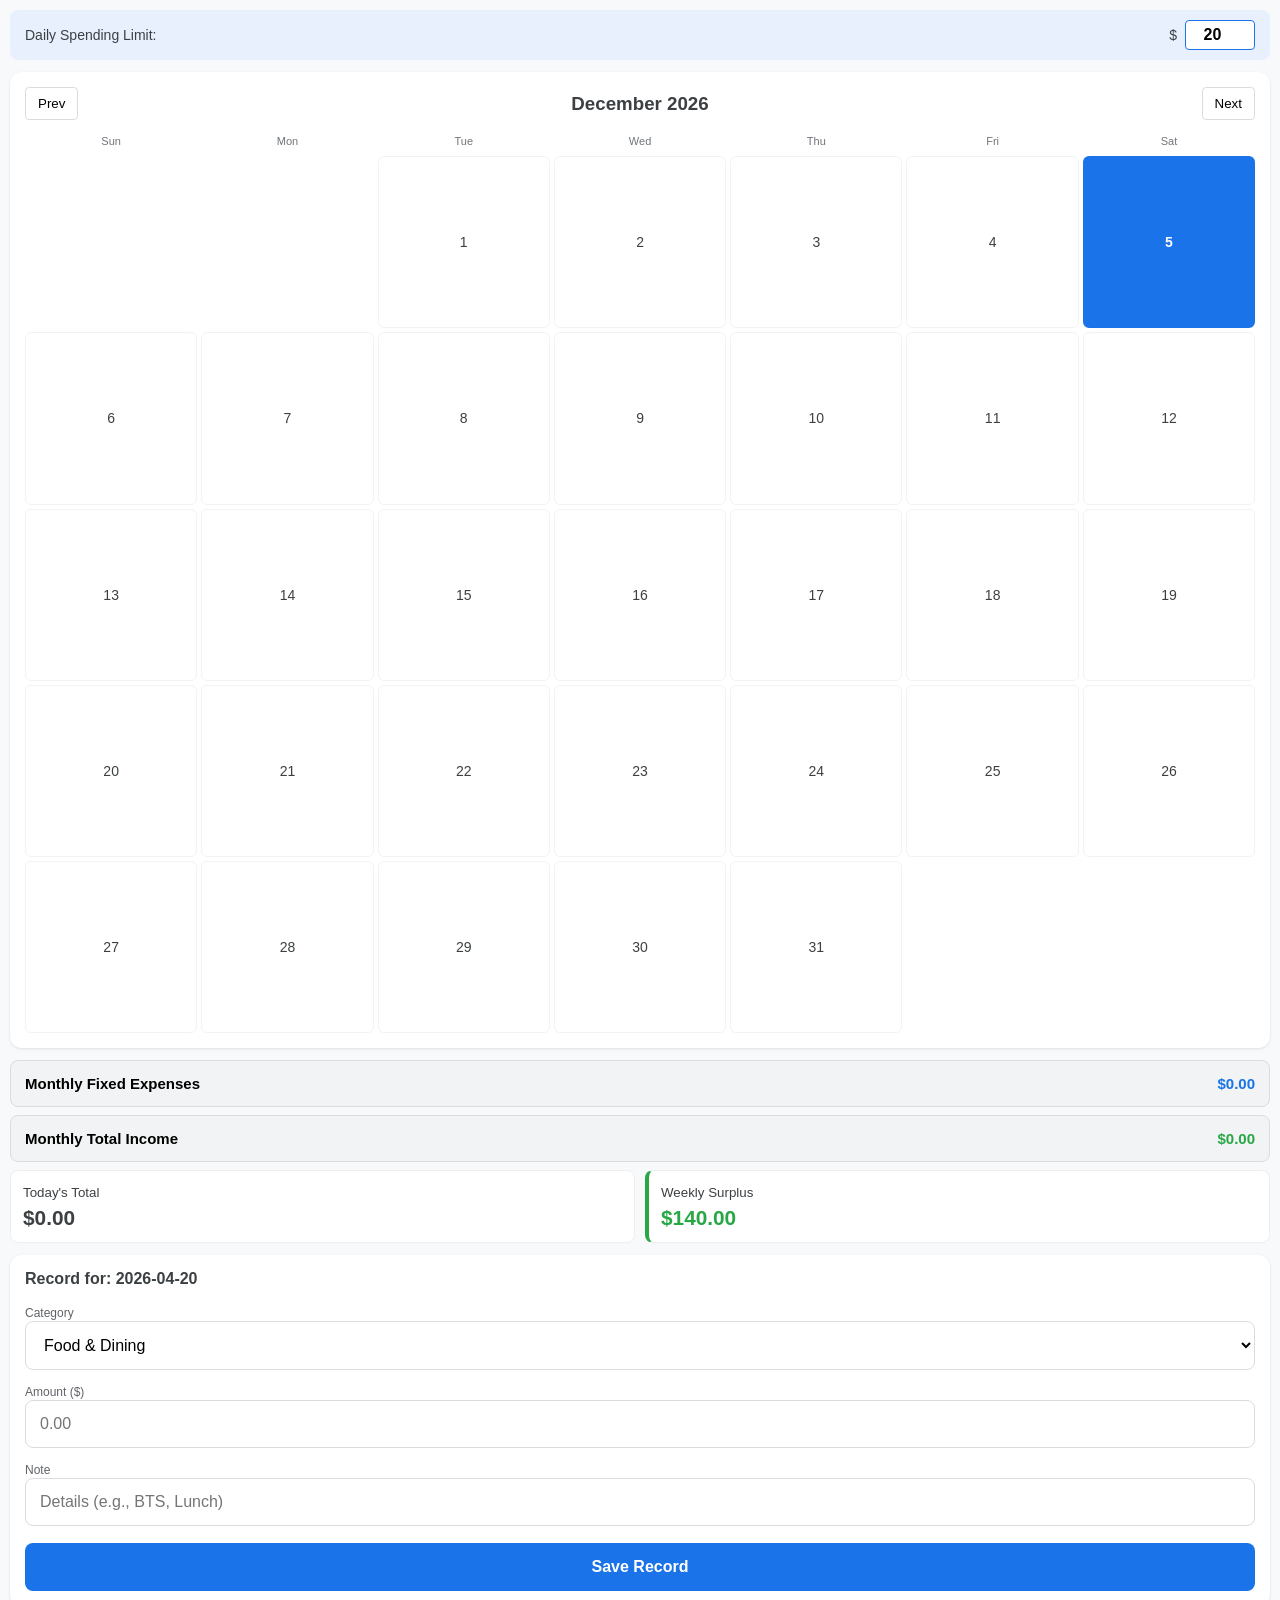
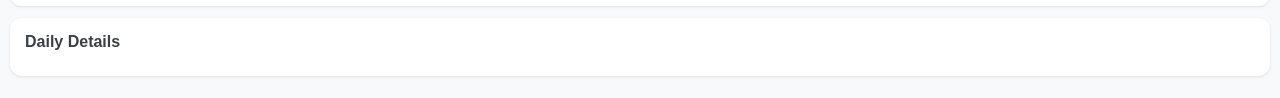
==== Monthly Expenses.html @ 404d7dfc "Add files via upload" ====
<!DOCTYPE html>
<html lang="en">
<head>
    <meta charset="UTF-8">
    <meta name="viewport" content="width=device-width, initial-scale=1.0">
    <title>Budget Tracker V7</title>
    <style>
        :root { --primary: #1a73e8; --success: #28a745; --danger: #d93025; --bg: #f8f9fa; }
        body { font-family: -apple-system, sans-serif; background: var(--bg); margin: 0; padding: 10px; color: #3c4043; }
        .card { background: white; border-radius: 12px; padding: 15px; margin-bottom: 12px; box-shadow: 0 1px 3px rgba(0,0,0,0.1); }
        
        /* Navigation */
        .header-row { display: flex; justify-content: space-between; align-items: center; margin-bottom: 10px; }
        .nav-btn { background: #fff; border: 1px solid #dadce0; border-radius: 4px; padding: 8px 12px; cursor: pointer; }
        .action-btn { background: #f1f3f4; border: 1px solid #dadce0; padding: 14px; border-radius: 8px; width: 100%; margin-bottom: 8px; font-weight: bold; cursor: pointer; font-size: 15px; text-align: left; display: flex; justify-content: space-between; }
        .action-btn span.amt { color: var(--primary); }

        /* Limit Setting - Fixed spacing */
        .limit-setting { display: flex; align-items: center; justify-content: space-between; background: #e8f0fe; padding: 10px 15px; border-radius: 8px; margin-bottom: 12px; font-size: 14px; }
        .limit-setting div { display: flex; align-items: center; gap: 8px; } /* Added gap for $ and input */
        .limit-setting input { width: 70px; padding: 5px; text-align: center; border: 1px solid #1a73e8; border-radius: 4px; font-weight: bold; }

        /* Calendar */
        .calendar-grid { display: grid; grid-template-columns: repeat(7, 1fr); gap: 4px; }
        .day-header { font-size: 11px; text-align: center; color: #70757a; padding: 5px 0; }
        .day { aspect-ratio: 1; border-radius: 6px; border: 1px solid #f1f3f4; display: flex; flex-direction: column; align-items: center; justify-content: center; font-size: 14px; cursor: pointer; }
        .day.green { background: #e6f4ea; }
        .day.red { background: #fce8e6; }
        .day.today { border: 2px solid var(--primary) !important; font-weight: bold; }
        .day.selected { background: var(--primary) !important; color: white !important; }
        .day-amt { font-size: 9px; opacity: 0.8; }

        /* Summary Area */
        .summary-grid { display: grid; grid-template-columns: 1fr 1fr; gap: 10px; margin-bottom: 12px; }
        .summary-item { padding: 12px; border-radius: 8px; background: #fff; border: 1px solid #eee; }
        .val { font-size: 1.3em; font-weight: bold; display: block; margin-top: 5px; }

        /* Input Stack */
        .input-stack { display: flex; flex-direction: column; gap: 12px; }
        label { font-size: 12px; color: #5f6368; margin-bottom: -8px; }
        input, select { width: 100%; padding: 14px; border: 1px solid #dadce0; border-radius: 8px; box-sizing: border-box; font-size: 16px; background: #fff; }
        .save-btn { width: 100%; padding: 15px; background: var(--primary); color: white; border: none; border-radius: 8px; font-weight: bold; font-size: 16px; margin-top: 5px; }

        /* Lists */
        .group-title { background: #f8f9fa; padding: 8px 12px; font-size: 13px; font-weight: bold; margin-top: 12px; border-radius: 6px; color: #1a73e8; border-left: 4px solid var(--primary); }
        .list-item { display: flex; justify-content: space-between; padding: 12px 10px; border-bottom: 1px solid #f1f3f4; font-size: 15px; }

        /* Modal */
        #modal { display: none; position: fixed; top: 0; left: 0; width: 100%; height: 100%; background: rgba(0,0,0,0.6); z-index: 100; }
        .modal-content { background: white; margin: 15% auto; width: 88%; padding: 20px; border-radius: 15px; max-height: 70%; overflow-y: auto; }
    </style>
</head>
<body>

<div class="limit-setting">
    <span>Daily Spending Limit:</span>
    <div>$ <input type="number" id="dailyLimitInput" value="20" onchange="updateLimit()"></div>
</div>

<div class="card">
    <div class="header-row">
        <button class="nav-btn" onclick="changeMonth(-1)">Prev</button>
        <h3 id="monthTitle" style="margin:0">April 2026</h3>
        <button class="nav-btn" onclick="changeMonth(1)">Next</button>
    </div>
    <div class="calendar-grid" id="calendar"></div>
</div>

<button class="action-btn" onclick="showModal('fixed')">
    <span>Monthly Fixed Expenses</span>
    <span class="amt" id="fixedTotalBtn">$0.00</span>
</button>
<button class="action-btn" onclick="showModal('income')">
    <span>Monthly Total Income</span>
    <span class="amt" id="incomeTotalBtn" style="color:var(--success)">$0.00</span>
</button>

<div class="summary-grid">
    <div class="summary-item">
        <small>Today's Total</small>
        <span id="dayTotal" class="val">$0.00</span>
    </div>
    <div class="summary-item" style="border-left: 4px solid var(--success);">
        <small>Weekly Surplus</small>
        <span id="weekSurplus" class="val">$0.00</span>
    </div>
</div>

<div class="card">
    <h4 id="inputTitle" style="margin:0 0 15px 0;">Record for: 2026-04-20</h4>
    <div class="input-stack">
        <div>
            <label>Category</label>
            <select id="cat">
                <option value="food">Food & Dining</option>
                <option value="transport">Transport (MRT/Grab/Bolt)</option>
                <option value="grocery">Grocery (Spread 7 days)</option>
                <option value="fixed">Fixed Expense (Rent/Bills)</option>
                <option value="income">Income (Salary/Gig)</option>
                <option value="other">Other</option>
            </select>
        </div>
        <div>
            <label>Amount ($)</label>
            <input type="number" id="amt" placeholder="0.00">
        </div>
        <div>
            <label>Note</label>
            <input type="text" id="desc" placeholder="Details (e.g., BTS, Lunch)">
        </div>
        <button class="save-btn" onclick="addEntry()">Save Record</button>
    </div>
</div>

<div class="card">
    <h4 style="margin:0 0 10px 0;">Daily Details</h4>
    <div id="dayList"></div>
</div>

<div id="modal" onclick="closeModal()">
    <div class="modal-content" onclick="event.stopPropagation()">
        <h3 id="modalTitle" style="margin-top:0">Details</h3>
        <div id="modalList"></div>
        <button onclick="closeModal()" style="margin-top:20px; width:100%; padding:15px; background:#f1f3f4; border:none; border-radius:8px; font-weight:bold;">Close</button>
    </div>
</div>

<script>
    let db = JSON.parse(localStorage.getItem('budget_v7')) || { entries: [], dailyLimit: 20 };
    let viewDate = new Date();
    let selectedDate = new Date().toISOString().split('T')[0];

    const monthNames = ["January", "February", "March", "April", "May", "June", "July", "August", "September", "October", "November", "December"];
    const categories = { food: 'Food', transport: 'Transport', grocery: 'Grocery (Spread)', other: 'Other', fixed: 'Fixed Expense', income: 'Income' };

    function init() {
        document.getElementById('dailyLimitInput').value = db.dailyLimit || 20;
        renderCalendar();
        updateDisplay();
        updateMonthTotals();
    }

    function renderCalendar() {
        const cal = document.getElementById('calendar'); cal.innerHTML = '';
        ['Sun','Mon','Tue','Wed','Thu','Fri','Sat'].forEach(l => cal.innerHTML += `<div class="day-header">${l}</div>`);
        const y = viewDate.getFullYear(), m = viewDate.getMonth();
        document.getElementById('monthTitle').innerText = `${monthNames[m]} ${y}`;
        const firstDay = new Date(y, m, 1).getDay();
        const lastDate = new Date(y, m + 1, 0).getDate();
        const todayStr = new Date().toISOString().split('T')[0];

        for(let i=0; i<firstDay; i++) cal.innerHTML += `<div></div>`;
        for(let d=1; d<=lastDate; d++) {
            const dateStr = `${y}-${String(m+1).padStart(2,'0')}-${String(d).padStart(2,'0')}`;
            const spent = getDaySpent(dateStr);
            const limit = db.dailyLimit || 20;
            const status = spent > limit ? 'red' : (spent > 0 ? 'green' : '');
            cal.innerHTML += `<div class="day ${status} ${dateStr===selectedDate?'selected':''} ${dateStr===todayStr?'today':''}" onclick="selectDate('${dateStr}')">${d}<span class="day-amt">${spent>0?'$'+spent.toFixed(0):''}</span></div>`;
        }
    }

    function selectDate(d) { selectedDate = d; document.getElementById('inputTitle').innerText = `Record for: ${d}`; renderCalendar(); updateDisplay(); }

    function addEntry() {
        const amt = parseFloat(document.getElementById('amt').value);
        const cat = document.getElementById('cat').value;
        const desc = document.getElementById('desc').value || categories[cat];
        if(!amt) return;
        db.entries.push({ date: selectedDate, cat, amt, desc });
        localStorage.setItem('budget_v7', JSON.stringify(db));
        document.getElementById('amt').value = ''; document.getElementById('desc').value = '';
        renderCalendar(); updateDisplay(); updateMonthTotals();
    }

    function updateLimit() {
        db.dailyLimit = parseFloat(document.getElementById('dailyLimitInput').value);
        localStorage.setItem('budget_v7', JSON.stringify(db));
        renderCalendar(); updateDisplay();
    }

    function getDaySpent(dateStr) {
        let total = 0;
        db.entries.forEach(e => {
            if(e.date === dateStr && (e.cat === 'food' || e.cat === 'transport' || e.cat === 'other')) total += e.amt;
            if(e.cat === 'grocery') {
                const diff = (new Date(dateStr) - new Date(e.date)) / 86400000;
                if(diff >= 0 && diff < 7) total += (e.amt / 7);
            }
        });
        return total;
    }

    function updateDisplay() {
        const list = document.getElementById('dayList'); list.innerHTML = '';
        const groups = { food: [], transport: [], grocery: [], other: [], fixed: [], income: [] };
        const totals = { food: 0, transport: 0, other: 0, grocery: 0, fixed: 0, income: 0 };
        
        db.entries.filter(e => e.date === selectedDate).forEach(e => {
            if(groups[e.cat]) groups[e.cat].push(e);
            totals[e.cat] += e.amt;
        });

        for (let key in categories) {
            if (groups[key].length > 0) {
                const sumLabel = totals[key] > 0 ? ` (Subtotal: $${totals[key].toFixed(2)})` : "";
                list.innerHTML += `<div class="group-title">${categories[key]}${sumLabel}</div>`;
                groups[key].forEach(e => {
                    list.innerHTML += `<div class="list-item"><span>${e.desc}</span><strong>$${e.amt.toFixed(2)}</strong></div>`;
                });
            }
        }
        document.getElementById('dayTotal').innerText = `$${getDaySpent(selectedDate).toFixed(2)}`;

        const curr = new Date(selectedDate);
        const day = curr.getDay() || 7;
        const mon = new Date(curr.setDate(curr.getDate() - day + 1));
        let weekSpent = 0;
        for(let i=0; i<7; i++) {
            weekSpent += getDaySpent(new Date(mon).toISOString().split('T')[0]);
            mon.setDate(mon.getDate() + 1);
        }
        const surplus = (db.dailyLimit * 7) - weekSpent;
        const sEl = document.getElementById('weekSurplus');
        sEl.innerText = `$${surplus.toFixed(2)}`;
        sEl.style.color = surplus < 0 ? 'var(--danger)' : 'var(--success)';
    }

    function updateMonthTotals() {
        const y = viewDate.getFullYear(), m = viewDate.getMonth() + 1;
        const prefix = `${y}-${String(m).padStart(2,'0')}`;
        let fTotal = 0, iTotal = 0;
        db.entries.forEach(e => {
            if(e.date.startsWith(prefix)) {
                if(e.cat === 'fixed') fTotal += e.amt;
                if(e.cat === 'income') iTotal += e.amt;
            }
        });
        document.getElementById('fixedTotalBtn').innerText = `$${fTotal.toFixed(2)}`;
        document.getElementById('incomeTotalBtn').innerText = `$${iTotal.toFixed(2)}`;
    }

    function showModal(type) {
        const list = document.getElementById('modalList'); list.innerHTML = '';
        const y = viewDate.getFullYear(), m = viewDate.getMonth() + 1;
        document.getElementById('modalTitle').innerText = type === 'fixed' ? 'Monthly Fixed Expenses' : 'Monthly Income Details';
        
        let total = 0;
        db.entries.filter(e => e.cat === type && e.date.startsWith(`${y}-${String(m).padStart(2,'0')}`)).forEach(e => {
            total += e.amt;
            list.innerHTML += `<div class="list-item"><span>Day ${e.date.split('-')[2]}: ${e.desc}</span><strong>$${e.amt.toFixed(2)}</strong></div>`;
        });
        list.innerHTML += `<div class="group-title" style="text-align:right; border:none; background:none; color:#333;">Total: $${total.toFixed(2)}</div>`;
        document.getElementById('modal').style.display = 'block';
    }

    function closeModal() { document.getElementById('modal').style.display = 'none'; }
    function changeMonth(s) { viewDate.setMonth(viewDate.getMonth() + s); renderCalendar(); updateDisplay(); updateMonthTotals(); }
    
    init();
</script>
</body>
</html>
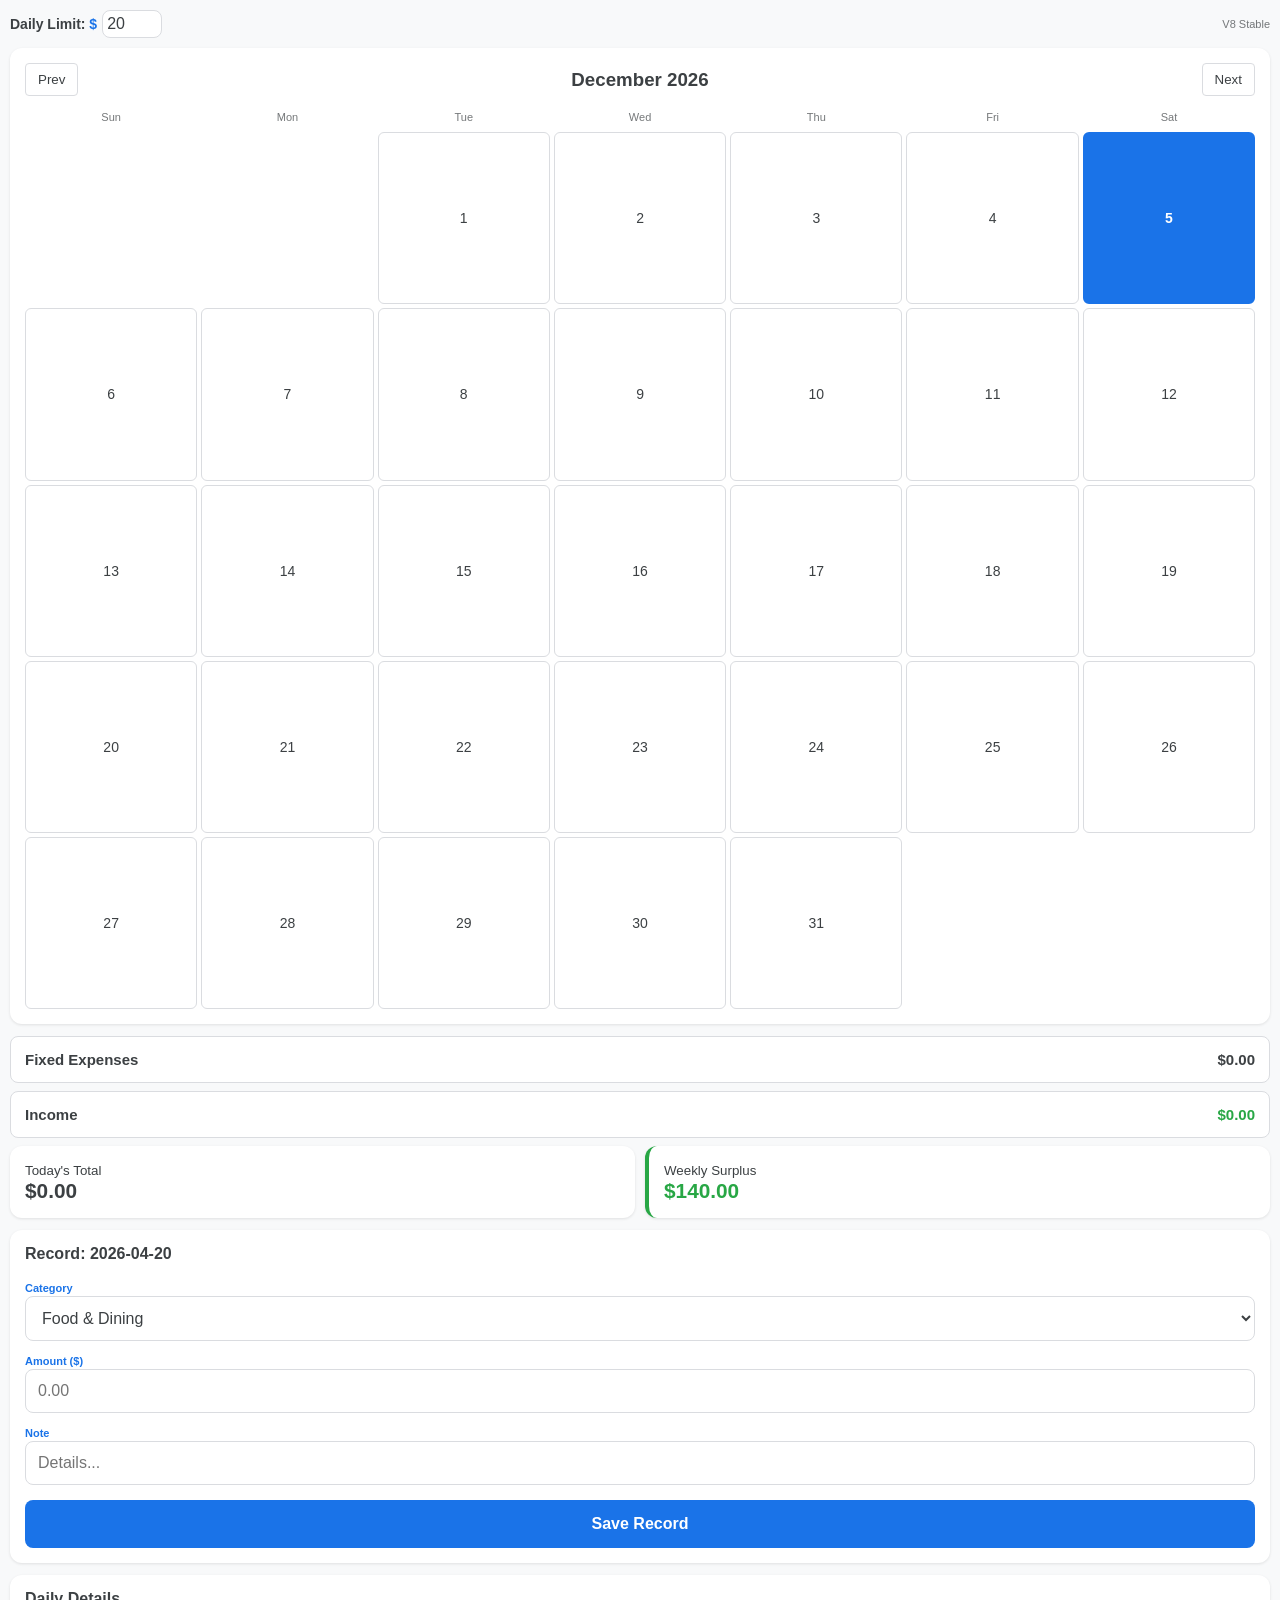
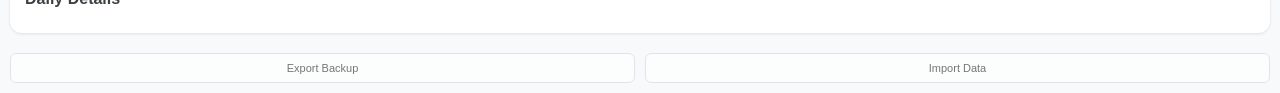
==== commit 7fe862f8: "Update Monthly Expenses.html" ====
--- a/Monthly Expenses.html
+++ b/Monthly Expenses.html
@@ -3,58 +3,58 @@
 <head>
     <meta charset="UTF-8">
     <meta name="viewport" content="width=device-width, initial-scale=1.0">
-    <title>Budget Tracker V7</title>
+    <title>Smart Budget Pro V8</title>
     <style>
-        :root { --primary: #1a73e8; --success: #28a745; --danger: #d93025; --bg: #f8f9fa; }
-        body { font-family: -apple-system, sans-serif; background: var(--bg); margin: 0; padding: 10px; color: #3c4043; }
-        .card { background: white; border-radius: 12px; padding: 15px; margin-bottom: 12px; box-shadow: 0 1px 3px rgba(0,0,0,0.1); }
+        :root { 
+            --primary: #1a73e8; --success: #28a745; --danger: #d93025; --bg: #f8f9fa; 
+            --card-bg: #ffffff; --text: #3c4043; --border: #dadce0;
+        }
+        @media (prefers-color-scheme: dark) {
+            :root { --bg: #202124; --card-bg: #2d2e30; --text: #e8eaed; --border: #3c4043; }
+        }
+        body { font-family: -apple-system, sans-serif; background: var(--bg); margin: 0; padding: 10px; color: var(--text); transition: 0.3s; }
+        .card { background: var(--card-bg); border-radius: 12px; padding: 15px; margin-bottom: 12px; box-shadow: 0 1px 3px rgba(0,0,0,0.1); }
         
-        /* Navigation */
+        /* Layout & Nav */
         .header-row { display: flex; justify-content: space-between; align-items: center; margin-bottom: 10px; }
-        .nav-btn { background: #fff; border: 1px solid #dadce0; border-radius: 4px; padding: 8px 12px; cursor: pointer; }
-        .action-btn { background: #f1f3f4; border: 1px solid #dadce0; padding: 14px; border-radius: 8px; width: 100%; margin-bottom: 8px; font-weight: bold; cursor: pointer; font-size: 15px; text-align: left; display: flex; justify-content: space-between; }
-        .action-btn span.amt { color: var(--primary); }
-
-        /* Limit Setting - Fixed spacing */
-        .limit-setting { display: flex; align-items: center; justify-content: space-between; background: #e8f0fe; padding: 10px 15px; border-radius: 8px; margin-bottom: 12px; font-size: 14px; }
-        .limit-setting div { display: flex; align-items: center; gap: 8px; } /* Added gap for $ and input */
-        .limit-setting input { width: 70px; padding: 5px; text-align: center; border: 1px solid #1a73e8; border-radius: 4px; font-weight: bold; }
+        .nav-btn { background: var(--card-bg); border: 1px solid var(--border); border-radius: 4px; padding: 8px 12px; cursor: pointer; color: var(--text); }
+        .action-btn { background: var(--card-bg); border: 1px solid var(--border); padding: 14px; border-radius: 8px; width: 100%; margin-bottom: 8px; font-weight: bold; cursor: pointer; font-size: 15px; display: flex; justify-content: space-between; color: var(--text); }
 
         /* Calendar */
         .calendar-grid { display: grid; grid-template-columns: repeat(7, 1fr); gap: 4px; }
-        .day-header { font-size: 11px; text-align: center; color: #70757a; padding: 5px 0; }
-        .day { aspect-ratio: 1; border-radius: 6px; border: 1px solid #f1f3f4; display: flex; flex-direction: column; align-items: center; justify-content: center; font-size: 14px; cursor: pointer; }
-        .day.green { background: #e6f4ea; }
-        .day.red { background: #fce8e6; }
+        .day-header { font-size: 11px; text-align: center; opacity: 0.7; padding: 5px 0; }
+        .day { aspect-ratio: 1; border-radius: 6px; border: 1px solid var(--border); display: flex; flex-direction: column; align-items: center; justify-content: center; font-size: 14px; cursor: pointer; position: relative; }
+        .day.green { background: rgba(40, 167, 69, 0.15); }
+        .day.red { background: rgba(217, 48, 37, 0.15); }
         .day.today { border: 2px solid var(--primary) !important; font-weight: bold; }
         .day.selected { background: var(--primary) !important; color: white !important; }
-        .day-amt { font-size: 9px; opacity: 0.8; }
-
-        /* Summary Area */
-        .summary-grid { display: grid; grid-template-columns: 1fr 1fr; gap: 10px; margin-bottom: 12px; }
-        .summary-item { padding: 12px; border-radius: 8px; background: #fff; border: 1px solid #eee; }
-        .val { font-size: 1.3em; font-weight: bold; display: block; margin-top: 5px; }
-
-        /* Input Stack */
-        .input-stack { display: flex; flex-direction: column; gap: 12px; }
-        label { font-size: 12px; color: #5f6368; margin-bottom: -8px; }
-        input, select { width: 100%; padding: 14px; border: 1px solid #dadce0; border-radius: 8px; box-sizing: border-box; font-size: 16px; background: #fff; }
+        .day-amt { font-size: 9px; opacity: 0.9; }
+        .spread-indicator { width: 60%; height: 2px; background: var(--primary); position: absolute; bottom: 3px; border-radius: 2px; opacity: 0.5; }
+
+        /* Input */
+        .input-stack { display: flex; flex-direction: column; gap: 10px; }
+        label { font-size: 11px; color: var(--primary); font-weight: bold; }
+        input, select { width: 100%; padding: 12px; border: 1px solid var(--border); border-radius: 8px; box-sizing: border-box; font-size: 16px; background: var(--card-bg); color: var(--text); }
         .save-btn { width: 100%; padding: 15px; background: var(--primary); color: white; border: none; border-radius: 8px; font-weight: bold; font-size: 16px; margin-top: 5px; }
 
-        /* Lists */
-        .group-title { background: #f8f9fa; padding: 8px 12px; font-size: 13px; font-weight: bold; margin-top: 12px; border-radius: 6px; color: #1a73e8; border-left: 4px solid var(--primary); }
-        .list-item { display: flex; justify-content: space-between; padding: 12px 10px; border-bottom: 1px solid #f1f3f4; font-size: 15px; }
-
-        /* Modal */
+        /* List & Delete */
+        .group-title { background: rgba(26, 115, 232, 0.1); padding: 8px 12px; font-size: 13px; font-weight: bold; margin-top: 12px; border-radius: 6px; color: var(--primary); }
+        .list-item { display: flex; justify-content: space-between; align-items: center; padding: 12px 10px; border-bottom: 1px solid var(--border); font-size: 15px; }
+        .del-btn { color: var(--danger); border: none; background: none; font-size: 18px; padding: 0 5px; cursor: pointer; margin-left: 10px; }
+
+        /* Footer Buttons */
+        .footer-tools { display: flex; gap: 10px; margin-top: 20px; opacity: 0.7; }
+        .tool-btn { flex: 1; font-size: 11px; padding: 8px; border: 1px solid var(--border); border-radius: 6px; background: var(--card-bg); color: var(--text); }
+        
         #modal { display: none; position: fixed; top: 0; left: 0; width: 100%; height: 100%; background: rgba(0,0,0,0.6); z-index: 100; }
-        .modal-content { background: white; margin: 15% auto; width: 88%; padding: 20px; border-radius: 15px; max-height: 70%; overflow-y: auto; }
+        .modal-content { background: var(--card-bg); margin: 15% auto; width: 85%; padding: 20px; border-radius: 15px; max-height: 70%; overflow-y: auto; }
     </style>
 </head>
 <body>
 
-<div class="limit-setting">
-    <span>Daily Spending Limit:</span>
-    <div>$ <input type="number" id="dailyLimitInput" value="20" onchange="updateLimit()"></div>
+<div class="header-row">
+    <div style="font-size: 14px; font-weight: bold;">Daily Limit: <span style="color: var(--primary);">$</span><input type="number" id="dailyLimitInput" inputmode="decimal" style="width:60px; padding:4px; margin-left:5px;" onchange="updateLimit()"></div>
+    <div id="statusInfo" style="font-size: 11px; opacity: 0.7;">V8 Stable</div>
 </div>
 
 <div class="card">
@@ -67,46 +67,46 @@
 </div>
 
 <button class="action-btn" onclick="showModal('fixed')">
-    <span>Monthly Fixed Expenses</span>
+    <span>Fixed Expenses</span>
     <span class="amt" id="fixedTotalBtn">$0.00</span>
 </button>
 <button class="action-btn" onclick="showModal('income')">
-    <span>Monthly Total Income</span>
+    <span>Income</span>
     <span class="amt" id="incomeTotalBtn" style="color:var(--success)">$0.00</span>
 </button>
 
-<div class="summary-grid">
-    <div class="summary-item">
+<div class="summary-grid" style="display: grid; grid-template-columns: 1fr 1fr; gap: 10px; margin-bottom: 12px;">
+    <div class="summary-item card" style="margin-bottom:0;">
         <small>Today's Total</small>
-        <span id="dayTotal" class="val">$0.00</span>
-    </div>
-    <div class="summary-item" style="border-left: 4px solid var(--success);">
+        <span id="dayTotal" class="val" style="font-size: 1.3em; font-weight: bold; display: block; color: var(--text);">$0.00</span>
+    </div>
+    <div class="summary-item card" style="margin-bottom:0; border-left: 4px solid var(--success);">
         <small>Weekly Surplus</small>
-        <span id="weekSurplus" class="val">$0.00</span>
-    </div>
-</div>
-
-<div class="card">
-    <h4 id="inputTitle" style="margin:0 0 15px 0;">Record for: 2026-04-20</h4>
+        <span id="weekSurplus" class="val" style="font-size: 1.3em; font-weight: bold; display: block; color: var(--success);">$0.00</span>
+    </div>
+</div>
+
+<div class="card" id="inputArea">
+    <h4 id="inputTitle" style="margin:0 0 15px 0;">Record: 2026-04-20</h4>
     <div class="input-stack">
         <div>
             <label>Category</label>
             <select id="cat">
                 <option value="food">Food & Dining</option>
-                <option value="transport">Transport (MRT/Grab/Bolt)</option>
-                <option value="grocery">Grocery (Spread 7 days)</option>
-                <option value="fixed">Fixed Expense (Rent/Bills)</option>
-                <option value="income">Income (Salary/Gig)</option>
+                <option value="transport">Transport</option>
+                <option value="grocery">Grocery (Spread 7 Days)</option>
+                <option value="fixed">Fixed Expense</option>
+                <option value="income">Income</option>
                 <option value="other">Other</option>
             </select>
         </div>
         <div>
             <label>Amount ($)</label>
-            <input type="number" id="amt" placeholder="0.00">
+            <input type="number" id="amt" inputmode="decimal" placeholder="0.00">
         </div>
         <div>
             <label>Note</label>
-            <input type="text" id="desc" placeholder="Details (e.g., BTS, Lunch)">
+            <input type="text" id="desc" placeholder="Details...">
         </div>
         <button class="save-btn" onclick="addEntry()">Save Record</button>
     </div>
@@ -117,21 +117,24 @@
     <div id="dayList"></div>
 </div>
 
+<div class="footer-tools">
+    <button class="tool-btn" onclick="exportData()">Export Backup</button>
+    <button class="tool-btn" onclick="document.getElementById('importFile').click()">Import Data</button>
+    <input type="file" id="importFile" style="display:none" onchange="importData(event)">
+</div>
+
 <div id="modal" onclick="closeModal()">
     <div class="modal-content" onclick="event.stopPropagation()">
-        <h3 id="modalTitle" style="margin-top:0">Details</h3>
+        <h3 id="modalTitle">Details</h3>
         <div id="modalList"></div>
-        <button onclick="closeModal()" style="margin-top:20px; width:100%; padding:15px; background:#f1f3f4; border:none; border-radius:8px; font-weight:bold;">Close</button>
+        <button onclick="closeModal()" style="margin-top:20px; width:100%; padding:15px; border:none; border-radius:8px; font-weight:bold;">Close</button>
     </div>
 </div>
 
 <script>
-    let db = JSON.parse(localStorage.getItem('budget_v7')) || { entries: [], dailyLimit: 20 };
+    let db = JSON.parse(localStorage.getItem('budget_v8')) || { entries: [], dailyLimit: 20 };
     let viewDate = new Date();
     let selectedDate = new Date().toISOString().split('T')[0];
-
-    const monthNames = ["January", "February", "March", "April", "May", "June", "July", "August", "September", "October", "November", "December"];
-    const categories = { food: 'Food', transport: 'Transport', grocery: 'Grocery (Spread)', other: 'Other', fixed: 'Fixed Expense', income: 'Income' };
 
     function init() {
         document.getElementById('dailyLimitInput').value = db.dailyLimit || 20;
@@ -140,11 +143,36 @@
         updateMonthTotals();
     }
 
+    function getDaySpent(dateStr) {
+        let total = 0;
+        const targetDate = new Date(dateStr);
+        db.entries.forEach(e => {
+            if (e.date === dateStr && ['food', 'transport', 'other'].includes(e.cat)) total += e.amt;
+            if (e.cat === 'grocery') {
+                const purchaseDate = new Date(e.date);
+                const diffTime = targetDate - purchaseDate;
+                const diffDays = Math.ceil(diffTime / (1000 * 60 * 60 * 24));
+                if (diffDays >= 0 && diffDays < 7) total += (e.amt / 7);
+            }
+        });
+        return total;
+    }
+
+    function hasSpread(dateStr) {
+        const targetDate = new Date(dateStr);
+        return db.entries.some(e => {
+            if (e.cat !== 'grocery') return false;
+            const diffDays = Math.ceil((targetDate - new Date(e.date)) / (1000 * 60 * 60 * 24));
+            return diffDays > 0 && diffDays < 7;
+        });
+    }
+
     function renderCalendar() {
         const cal = document.getElementById('calendar'); cal.innerHTML = '';
         ['Sun','Mon','Tue','Wed','Thu','Fri','Sat'].forEach(l => cal.innerHTML += `<div class="day-header">${l}</div>`);
         const y = viewDate.getFullYear(), m = viewDate.getMonth();
-        document.getElementById('monthTitle').innerText = `${monthNames[m]} ${y}`;
+        document.getElementById('monthTitle').innerText = `${new Intl.DateTimeFormat('en-US', {month:'long'}).format(viewDate)} ${y}`;
+        
         const firstDay = new Date(y, m, 1).getDay();
         const lastDate = new Date(y, m + 1, 0).getDate();
         const todayStr = new Date().toISOString().split('T')[0];
@@ -153,81 +181,82 @@
         for(let d=1; d<=lastDate; d++) {
             const dateStr = `${y}-${String(m+1).padStart(2,'0')}-${String(d).padStart(2,'0')}`;
             const spent = getDaySpent(dateStr);
-            const limit = db.dailyLimit || 20;
-            const status = spent > limit ? 'red' : (spent > 0 ? 'green' : '');
-            cal.innerHTML += `<div class="day ${status} ${dateStr===selectedDate?'selected':''} ${dateStr===todayStr?'today':''}" onclick="selectDate('${dateStr}')">${d}<span class="day-amt">${spent>0?'$'+spent.toFixed(0):''}</span></div>`;
-        }
-    }
-
-    function selectDate(d) { selectedDate = d; document.getElementById('inputTitle').innerText = `Record for: ${d}`; renderCalendar(); updateDisplay(); }
+            const status = spent > db.dailyLimit ? 'red' : (spent > 0 ? 'green' : '');
+            const isSpread = hasSpread(dateStr);
+            cal.innerHTML += `
+                <div class="day ${status} ${dateStr===selectedDate?'selected':''} ${dateStr===todayStr?'today':''}" onclick="selectDate('${dateStr}')">
+                    ${d}<span class="day-amt">${spent>0?'$'+Math.round(spent):''}</span>
+                    ${isSpread ? '<div class="spread-indicator"></div>' : ''}
+                </div>`;
+        }
+    }
+
+    function selectDate(d) { 
+        selectedDate = d; 
+        document.getElementById('inputTitle').innerText = `Record: ${d}`; 
+        renderCalendar(); 
+        updateDisplay(); 
+    }
 
     function addEntry() {
         const amt = parseFloat(document.getElementById('amt').value);
-        const cat = document.getElementById('cat').value;
-        const desc = document.getElementById('desc').value || categories[cat];
-        if(!amt) return;
-        db.entries.push({ date: selectedDate, cat, amt, desc });
-        localStorage.setItem('budget_v7', JSON.stringify(db));
+        if(!amt || amt <= 0) return alert("Please enter a valid amount");
+        const entry = { id: Date.now(), date: selectedDate, cat: document.getElementById('cat').value, amt, desc: document.getElementById('desc').value || document.getElementById('cat').value };
+        db.entries.push(entry);
+        saveAndRefresh();
         document.getElementById('amt').value = ''; document.getElementById('desc').value = '';
+        document.getElementById('dayList').scrollIntoView({ behavior: 'smooth' });
+    }
+
+    function deleteEntry(id) {
+        db.entries = db.entries.filter(e => e.id !== id);
+        saveAndRefresh();
+    }
+
+    function saveAndRefresh() {
+        localStorage.setItem('budget_v8', JSON.stringify(db));
         renderCalendar(); updateDisplay(); updateMonthTotals();
-    }
-
-    function updateLimit() {
-        db.dailyLimit = parseFloat(document.getElementById('dailyLimitInput').value);
-        localStorage.setItem('budget_v7', JSON.stringify(db));
-        renderCalendar(); updateDisplay();
-    }
-
-    function getDaySpent(dateStr) {
-        let total = 0;
-        db.entries.forEach(e => {
-            if(e.date === dateStr && (e.cat === 'food' || e.cat === 'transport' || e.cat === 'other')) total += e.amt;
-            if(e.cat === 'grocery') {
-                const diff = (new Date(dateStr) - new Date(e.date)) / 86400000;
-                if(diff >= 0 && diff < 7) total += (e.amt / 7);
-            }
-        });
-        return total;
     }
 
     function updateDisplay() {
         const list = document.getElementById('dayList'); list.innerHTML = '';
         const groups = { food: [], transport: [], grocery: [], other: [], fixed: [], income: [] };
-        const totals = { food: 0, transport: 0, other: 0, grocery: 0, fixed: 0, income: 0 };
+        const cats = { food: 'Food', transport: 'Transport', grocery: 'Grocery', other: 'Other', fixed: 'Fixed', income: 'Income' };
         
-        db.entries.filter(e => e.date === selectedDate).forEach(e => {
-            if(groups[e.cat]) groups[e.cat].push(e);
-            totals[e.cat] += e.amt;
-        });
-
-        for (let key in categories) {
+        db.entries.filter(e => e.date === selectedDate).forEach(e => groups[e.cat].push(e));
+
+        for (let key in cats) {
             if (groups[key].length > 0) {
-                const sumLabel = totals[key] > 0 ? ` (Subtotal: $${totals[key].toFixed(2)})` : "";
-                list.innerHTML += `<div class="group-title">${categories[key]}${sumLabel}</div>`;
+                list.innerHTML += `<div class="group-title">${cats[key]}</div>`;
                 groups[key].forEach(e => {
-                    list.innerHTML += `<div class="list-item"><span>${e.desc}</span><strong>$${e.amt.toFixed(2)}</strong></div>`;
+                    list.innerHTML += `<div class="list-item">
+                        <span>${e.desc} <small style="opacity:0.6">($${e.amt})</small></span>
+                        <div><strong>$${e.amt.toFixed(2)}</strong><button class="del-btn" onclick="deleteEntry(${e.id})">×</button></div>
+                    </div>`;
                 });
             }
         }
         document.getElementById('dayTotal').innerText = `$${getDaySpent(selectedDate).toFixed(2)}`;
-
+        calculateWeeklySurplus();
+    }
+
+    function calculateWeeklySurplus() {
         const curr = new Date(selectedDate);
         const day = curr.getDay() || 7;
         const mon = new Date(curr.setDate(curr.getDate() - day + 1));
         let weekSpent = 0;
         for(let i=0; i<7; i++) {
-            weekSpent += getDaySpent(new Date(mon).toISOString().split('T')[0]);
+            weekSpent += getDaySpent(mon.toISOString().split('T')[0]);
             mon.setDate(mon.getDate() + 1);
         }
         const surplus = (db.dailyLimit * 7) - weekSpent;
-        const sEl = document.getElementById('weekSurplus');
-        sEl.innerText = `$${surplus.toFixed(2)}`;
-        sEl.style.color = surplus < 0 ? 'var(--danger)' : 'var(--success)';
+        const el = document.getElementById('weekSurplus');
+        el.innerText = `$${surplus.toFixed(2)}`;
+        el.style.color = surplus < 0 ? 'var(--danger)' : 'var(--success)';
     }
 
     function updateMonthTotals() {
-        const y = viewDate.getFullYear(), m = viewDate.getMonth() + 1;
-        const prefix = `${y}-${String(m).padStart(2,'0')}`;
+        const prefix = `${viewDate.getFullYear()}-${String(viewDate.getMonth()+1).padStart(2,'0')}`;
         let fTotal = 0, iTotal = 0;
         db.entries.forEach(e => {
             if(e.date.startsWith(prefix)) {
@@ -239,24 +268,41 @@
         document.getElementById('incomeTotalBtn').innerText = `$${iTotal.toFixed(2)}`;
     }
 
+    function exportData() {
+        const blob = new Blob([JSON.stringify(db)], {type: 'application/json'});
+        const a = document.createElement('a');
+        a.href = URL.createObjectURL(blob);
+        a.download = `budget_backup_${new Date().toISOString().split('T')[0]}.json`;
+        a.click();
+    }
+
+    function importData(event) {
+        const reader = new FileReader();
+        reader.onload = e => {
+            try {
+                db = JSON.parse(e.target.result);
+                saveAndRefresh();
+                alert("Import Successful!");
+            } catch { alert("Invalid File"); }
+        };
+        reader.readAsText(event.target.files[0]);
+    }
+
     function showModal(type) {
         const list = document.getElementById('modalList'); list.innerHTML = '';
-        const y = viewDate.getFullYear(), m = viewDate.getMonth() + 1;
-        document.getElementById('modalTitle').innerText = type === 'fixed' ? 'Monthly Fixed Expenses' : 'Monthly Income Details';
-        
-        let total = 0;
-        db.entries.filter(e => e.cat === type && e.date.startsWith(`${y}-${String(m).padStart(2,'0')}`)).forEach(e => {
-            total += e.amt;
-            list.innerHTML += `<div class="list-item"><span>Day ${e.date.split('-')[2]}: ${e.desc}</span><strong>$${e.amt.toFixed(2)}</strong></div>`;
+        const prefix = `${viewDate.getFullYear()}-${String(viewDate.getMonth()+1).padStart(2,'0')}`;
+        document.getElementById('modalTitle').innerText = type === 'fixed' ? 'Fixed Expenses' : 'Income Details';
+        db.entries.filter(e => e.cat === type && e.date.startsWith(prefix)).forEach(e => {
+            list.innerHTML += `<div class="list-item"><span>${e.date.split('-')[2]}: ${e.desc}</span><strong>$${e.amt.toFixed(2)}</strong></div>`;
         });
-        list.innerHTML += `<div class="group-title" style="text-align:right; border:none; background:none; color:#333;">Total: $${total.toFixed(2)}</div>`;
         document.getElementById('modal').style.display = 'block';
     }
 
     function closeModal() { document.getElementById('modal').style.display = 'none'; }
-    function changeMonth(s) { viewDate.setMonth(viewDate.getMonth() + s); renderCalendar(); updateDisplay(); updateMonthTotals(); }
+    function changeMonth(s) { viewDate.setMonth(viewDate.getMonth() + s); renderCalendar(); updateMonthTotals(); }
+    function updateLimit() { db.dailyLimit = parseFloat(document.getElementById('dailyLimitInput').value) || 20; saveAndRefresh(); }
     
     init();
 </script>
 </body>
-</html>+</html>
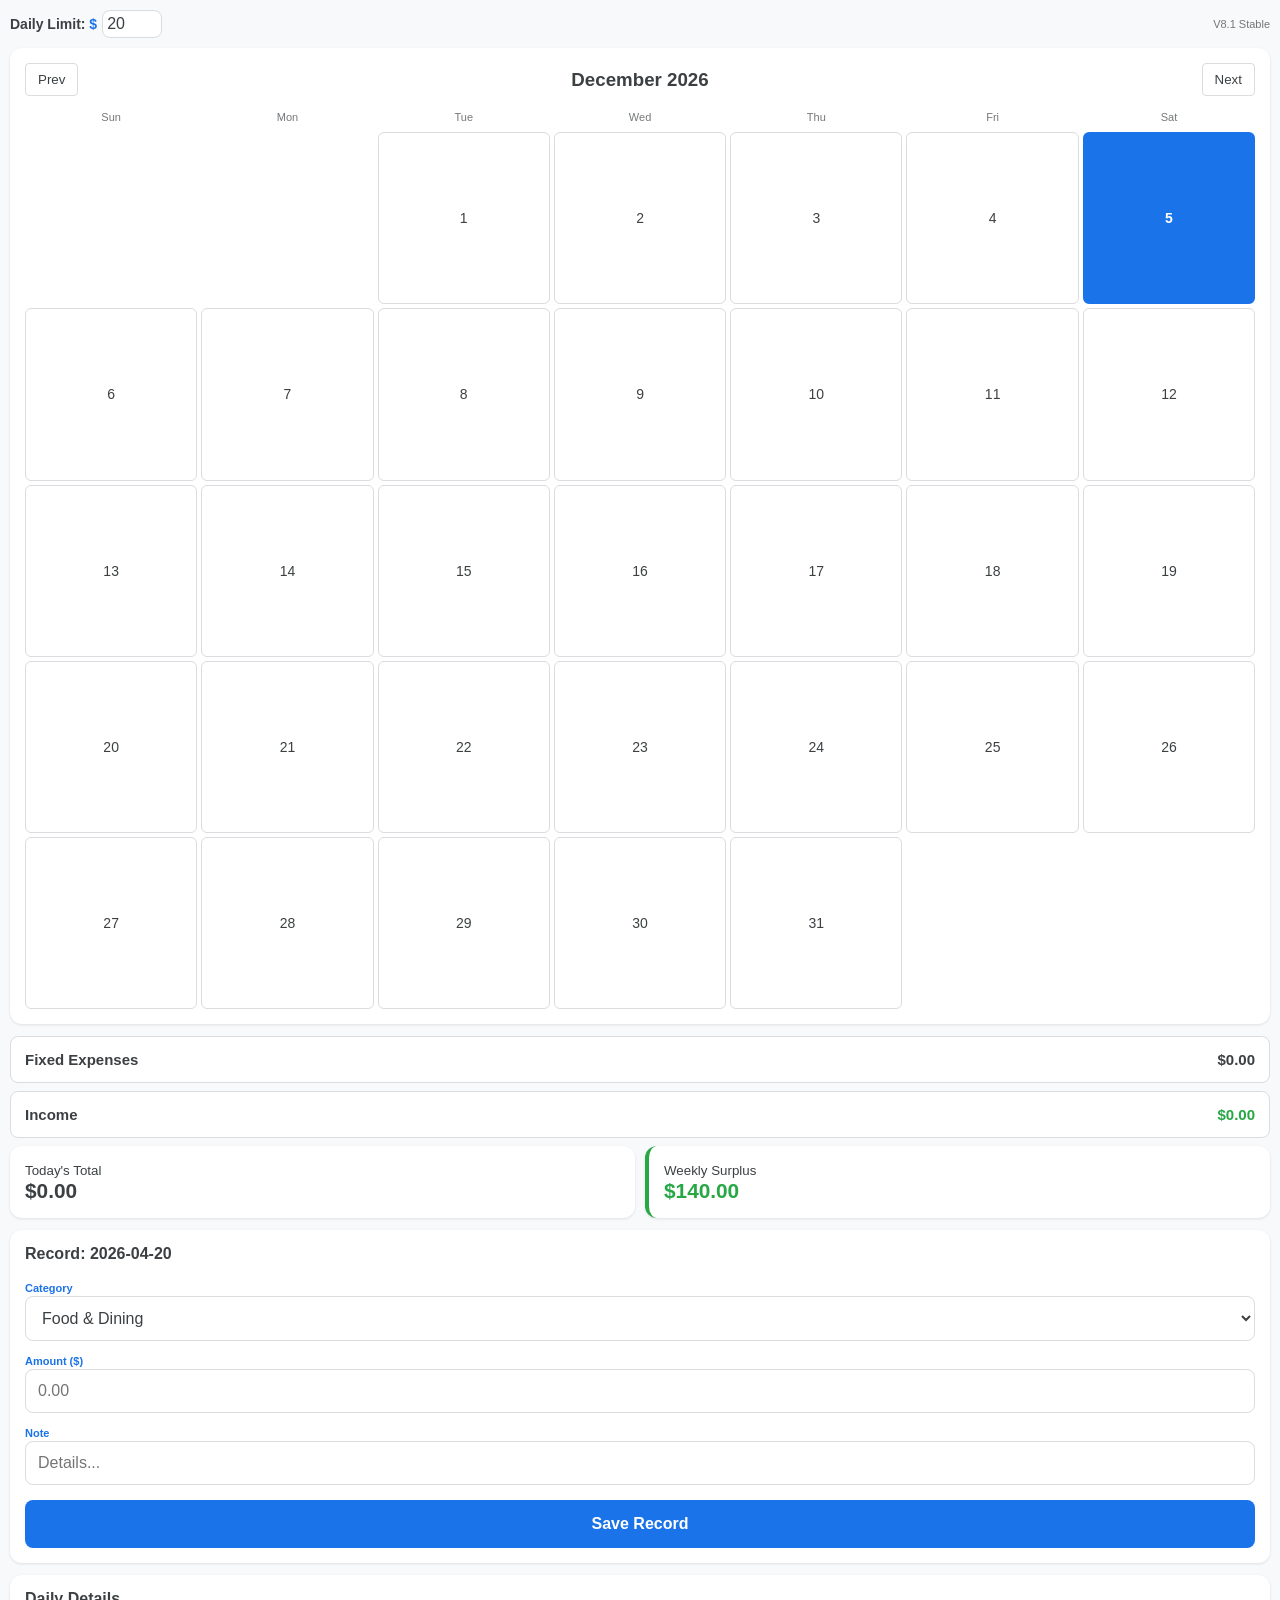
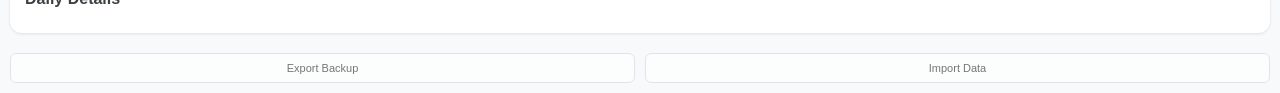
==== commit 4ce7d7d8: "Update Monthly Expenses.html" ====
--- a/Monthly Expenses.html
+++ b/Monthly Expenses.html
@@ -3,7 +3,7 @@
 <head>
     <meta charset="UTF-8">
     <meta name="viewport" content="width=device-width, initial-scale=1.0">
-    <title>Smart Budget Pro V8</title>
+    <title>Smart Budget Pro V8.1</title>
     <style>
         :root { 
             --primary: #1a73e8; --success: #28a745; --danger: #d93025; --bg: #f8f9fa; 
@@ -15,12 +15,10 @@
         body { font-family: -apple-system, sans-serif; background: var(--bg); margin: 0; padding: 10px; color: var(--text); transition: 0.3s; }
         .card { background: var(--card-bg); border-radius: 12px; padding: 15px; margin-bottom: 12px; box-shadow: 0 1px 3px rgba(0,0,0,0.1); }
         
-        /* Layout & Nav */
         .header-row { display: flex; justify-content: space-between; align-items: center; margin-bottom: 10px; }
         .nav-btn { background: var(--card-bg); border: 1px solid var(--border); border-radius: 4px; padding: 8px 12px; cursor: pointer; color: var(--text); }
         .action-btn { background: var(--card-bg); border: 1px solid var(--border); padding: 14px; border-radius: 8px; width: 100%; margin-bottom: 8px; font-weight: bold; cursor: pointer; font-size: 15px; display: flex; justify-content: space-between; color: var(--text); }
 
-        /* Calendar */
         .calendar-grid { display: grid; grid-template-columns: repeat(7, 1fr); gap: 4px; }
         .day-header { font-size: 11px; text-align: center; opacity: 0.7; padding: 5px 0; }
         .day { aspect-ratio: 1; border-radius: 6px; border: 1px solid var(--border); display: flex; flex-direction: column; align-items: center; justify-content: center; font-size: 14px; cursor: pointer; position: relative; }
@@ -31,18 +29,15 @@
         .day-amt { font-size: 9px; opacity: 0.9; }
         .spread-indicator { width: 60%; height: 2px; background: var(--primary); position: absolute; bottom: 3px; border-radius: 2px; opacity: 0.5; }
 
-        /* Input */
         .input-stack { display: flex; flex-direction: column; gap: 10px; }
         label { font-size: 11px; color: var(--primary); font-weight: bold; }
         input, select { width: 100%; padding: 12px; border: 1px solid var(--border); border-radius: 8px; box-sizing: border-box; font-size: 16px; background: var(--card-bg); color: var(--text); }
         .save-btn { width: 100%; padding: 15px; background: var(--primary); color: white; border: none; border-radius: 8px; font-weight: bold; font-size: 16px; margin-top: 5px; }
 
-        /* List & Delete */
         .group-title { background: rgba(26, 115, 232, 0.1); padding: 8px 12px; font-size: 13px; font-weight: bold; margin-top: 12px; border-radius: 6px; color: var(--primary); }
         .list-item { display: flex; justify-content: space-between; align-items: center; padding: 12px 10px; border-bottom: 1px solid var(--border); font-size: 15px; }
         .del-btn { color: var(--danger); border: none; background: none; font-size: 18px; padding: 0 5px; cursor: pointer; margin-left: 10px; }
 
-        /* Footer Buttons */
         .footer-tools { display: flex; gap: 10px; margin-top: 20px; opacity: 0.7; }
         .tool-btn { flex: 1; font-size: 11px; padding: 8px; border: 1px solid var(--border); border-radius: 6px; background: var(--card-bg); color: var(--text); }
         
@@ -54,7 +49,7 @@
 
 <div class="header-row">
     <div style="font-size: 14px; font-weight: bold;">Daily Limit: <span style="color: var(--primary);">$</span><input type="number" id="dailyLimitInput" inputmode="decimal" style="width:60px; padding:4px; margin-left:5px;" onchange="updateLimit()"></div>
-    <div id="statusInfo" style="font-size: 11px; opacity: 0.7;">V8 Stable</div>
+    <div id="statusInfo" style="font-size: 11px; opacity: 0.7;">V8.1 Stable</div>
 </div>
 
 <div class="card">
@@ -150,8 +145,7 @@
             if (e.date === dateStr && ['food', 'transport', 'other'].includes(e.cat)) total += e.amt;
             if (e.cat === 'grocery') {
                 const purchaseDate = new Date(e.date);
-                const diffTime = targetDate - purchaseDate;
-                const diffDays = Math.ceil(diffTime / (1000 * 60 * 60 * 24));
+                const diffDays = Math.ceil((targetDate - purchaseDate) / (1000 * 60 * 60 * 24));
                 if (diffDays >= 0 && diffDays < 7) total += (e.amt / 7);
             }
         });
@@ -230,7 +224,7 @@
                 list.innerHTML += `<div class="group-title">${cats[key]}</div>`;
                 groups[key].forEach(e => {
                     list.innerHTML += `<div class="list-item">
-                        <span>${e.desc} <small style="opacity:0.6">($${e.amt})</small></span>
+                        <span>${e.desc}</span>
                         <div><strong>$${e.amt.toFixed(2)}</strong><button class="del-btn" onclick="deleteEntry(${e.id})">×</button></div>
                     </div>`;
                 });
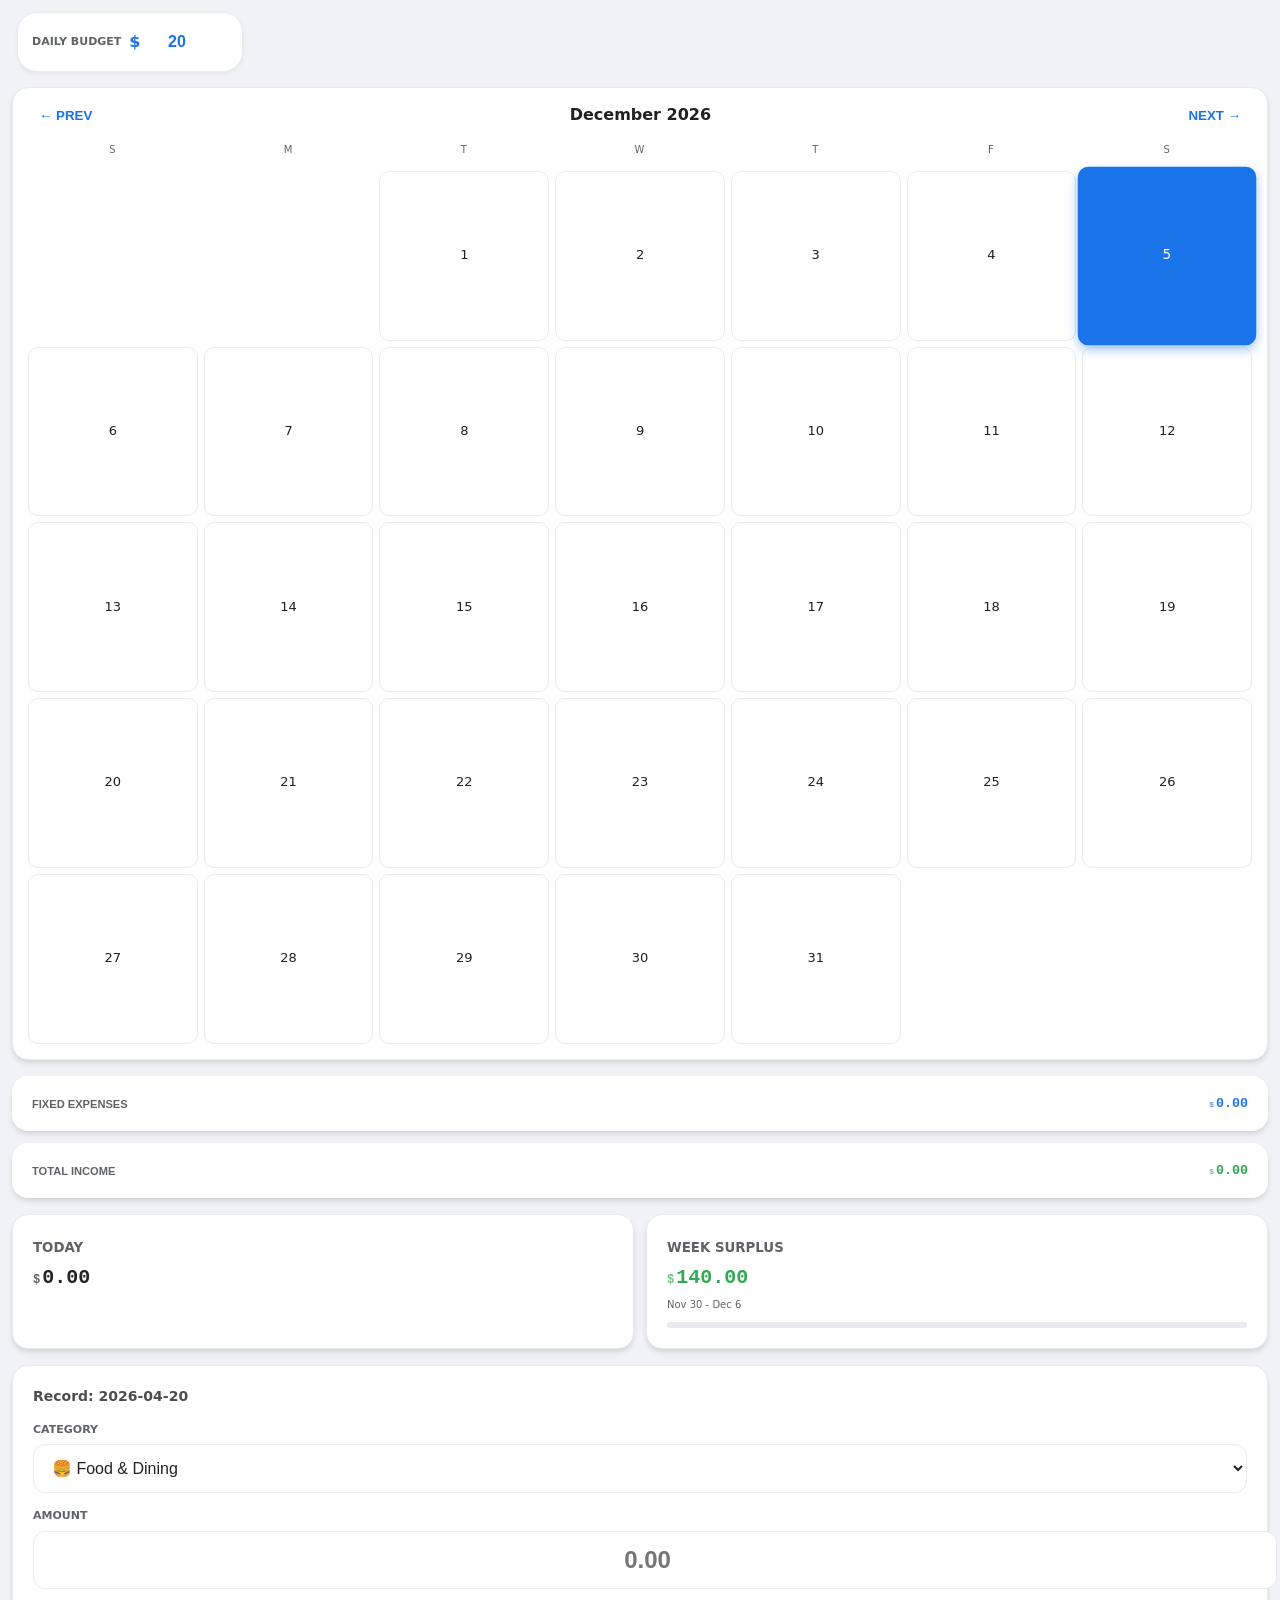
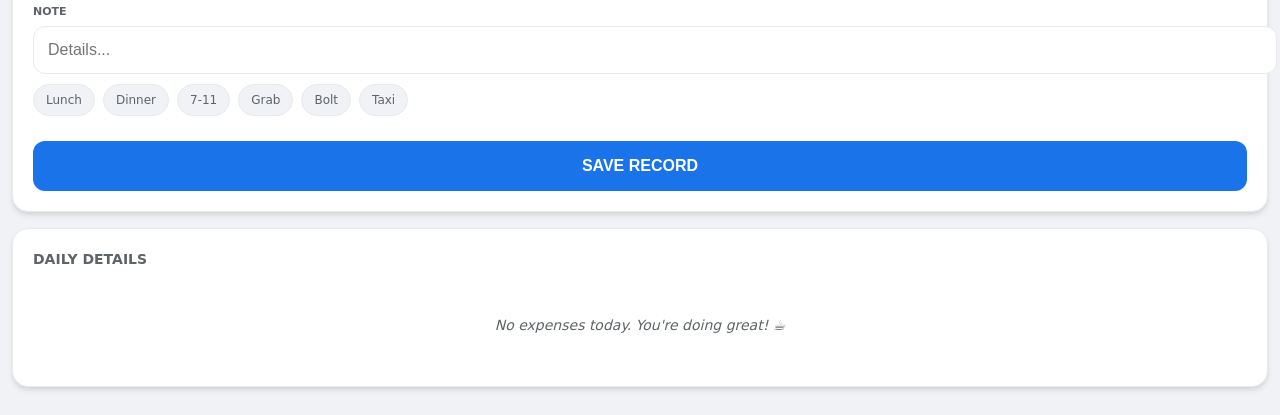
==== commit 96713c41: "Update Monthly Expenses.html" ====
--- a/Monthly Expenses.html
+++ b/Monthly Expenses.html
@@ -2,132 +2,156 @@
 <html lang="en">
 <head>
     <meta charset="UTF-8">
-    <meta name="viewport" content="width=device-width, initial-scale=1.0">
-    <title>Smart Budget Pro V8.1</title>
+    <meta name="viewport" content="width=device-width, initial-scale=1.0, maximum-scale=1.0, user-scalable=no">
+    <title>Smart Budget Pro V9.1</title>
     <style>
         :root { 
-            --primary: #1a73e8; --success: #28a745; --danger: #d93025; --bg: #f8f9fa; 
-            --card-bg: #ffffff; --text: #3c4043; --border: #dadce0;
+            --primary: #1a73e8; --success: #34a853; --warning: #fbbc04; --danger: #ea4335;
+            --bg: #f0f2f5; --card-bg: #ffffff; --text: #202124; --text-light: #5f6368;
+            --border: #e8eaed; --shadow: 0 4px 6px -1px rgba(0,0,0,0.1), 0 2px 4px -1px rgba(0,0,0,0.06);
         }
         @media (prefers-color-scheme: dark) {
-            :root { --bg: #202124; --card-bg: #2d2e30; --text: #e8eaed; --border: #3c4043; }
-        }
-        body { font-family: -apple-system, sans-serif; background: var(--bg); margin: 0; padding: 10px; color: var(--text); transition: 0.3s; }
-        .card { background: var(--card-bg); border-radius: 12px; padding: 15px; margin-bottom: 12px; box-shadow: 0 1px 3px rgba(0,0,0,0.1); }
+            :root { --bg: #121212; --card-bg: #1e1e1e; --text: #e8eaed; --text-light: #9aa0a6; --border: #3c4043; }
+        }
+
+        body { font-family: 'Segoe UI', system-ui, -apple-system, sans-serif; background: var(--bg); margin: 0; padding: 12px; color: var(--text); line-height: 1.5; transition: all 0.3s ease; }
+        .card { background: var(--card-bg); border-radius: 16px; padding: 20px; margin-bottom: 16px; box-shadow: var(--shadow); border: 1px solid var(--border); }
         
-        .header-row { display: flex; justify-content: space-between; align-items: center; margin-bottom: 10px; }
-        .nav-btn { background: var(--card-bg); border: 1px solid var(--border); border-radius: 4px; padding: 8px 12px; cursor: pointer; color: var(--text); }
-        .action-btn { background: var(--card-bg); border: 1px solid var(--border); padding: 14px; border-radius: 8px; width: 100%; margin-bottom: 8px; font-weight: bold; cursor: pointer; font-size: 15px; display: flex; justify-content: space-between; color: var(--text); }
-
-        .calendar-grid { display: grid; grid-template-columns: repeat(7, 1fr); gap: 4px; }
-        .day-header { font-size: 11px; text-align: center; opacity: 0.7; padding: 5px 0; }
-        .day { aspect-ratio: 1; border-radius: 6px; border: 1px solid var(--border); display: flex; flex-direction: column; align-items: center; justify-content: center; font-size: 14px; cursor: pointer; position: relative; }
-        .day.green { background: rgba(40, 167, 69, 0.15); }
-        .day.red { background: rgba(217, 48, 37, 0.15); }
-        .day.today { border: 2px solid var(--primary) !important; font-weight: bold; }
-        .day.selected { background: var(--primary) !important; color: white !important; }
-        .day-amt { font-size: 9px; opacity: 0.9; }
-        .spread-indicator { width: 60%; height: 2px; background: var(--primary); position: absolute; bottom: 3px; border-radius: 2px; opacity: 0.5; }
-
-        .input-stack { display: flex; flex-direction: column; gap: 10px; }
-        label { font-size: 11px; color: var(--primary); font-weight: bold; }
-        input, select { width: 100%; padding: 12px; border: 1px solid var(--border); border-radius: 8px; box-sizing: border-box; font-size: 16px; background: var(--card-bg); color: var(--text); }
-        .save-btn { width: 100%; padding: 15px; background: var(--primary); color: white; border: none; border-radius: 8px; font-weight: bold; font-size: 16px; margin-top: 5px; }
-
-        .group-title { background: rgba(26, 115, 232, 0.1); padding: 8px 12px; font-size: 13px; font-weight: bold; margin-top: 12px; border-radius: 6px; color: var(--primary); }
-        .list-item { display: flex; justify-content: space-between; align-items: center; padding: 12px 10px; border-bottom: 1px solid var(--border); font-size: 15px; }
-        .del-btn { color: var(--danger); border: none; background: none; font-size: 18px; padding: 0 5px; cursor: pointer; margin-left: 10px; }
-
-        .footer-tools { display: flex; gap: 10px; margin-top: 20px; opacity: 0.7; }
-        .tool-btn { flex: 1; font-size: 11px; padding: 8px; border: 1px solid var(--border); border-radius: 6px; background: var(--card-bg); color: var(--text); }
+        .mono { font-family: 'SFMono-Regular', Consolas, 'Liberation Mono', Menlo, monospace; font-variant-numeric: tabular-nums; }
+        .currency { font-size: 0.6em; margin-right: 2px; vertical-align: baseline; opacity: 0.7; }
+
+        .header-row { display: flex; justify-content: space-between; align-items: center; margin-bottom: 15px; padding: 0 5px; }
+        .limit-input-wrap { display: flex; align-items: center; background: var(--card-bg); padding: 6px 14px; border-radius: 20px; border: 1px solid var(--border); box-shadow: 0 2px 4px rgba(0,0,0,0.05); }
+        .limit-input-wrap input { border: none; background: transparent; width: 60px; font-weight: bold; color: var(--primary); font-size: 16px; outline: none; text-align: center; }
+
+        .calendar-grid { display: grid; grid-template-columns: repeat(7, 1fr); gap: 6px; }
+        .day-header { font-size: 10px; text-transform: uppercase; letter-spacing: 1px; text-align: center; color: var(--text-light); padding-bottom: 8px; }
+        .day { aspect-ratio: 1; border-radius: 10px; border: 1px solid var(--border); display: flex; flex-direction: column; align-items: center; justify-content: center; font-size: 13px; cursor: pointer; position: relative; transition: 0.2s; }
+        .day.today { border: 2px solid var(--primary); animation: pulse 2s infinite ease-in-out; }
+        .day.selected { background: var(--primary) !important; color: white !important; transform: scale(1.05); z-index: 2; box-shadow: 0 4px 10px rgba(26,115,232,0.4); }
+        .day-amt { font-size: 9px; margin-top: 2px; font-weight: 500; }
+        .dot { width: 4px; height: 4px; border-radius: 50%; margin-top: 2px; }
+        .spread-dot { width: 4px; height: 4px; border-radius: 50%; background: var(--primary); position: absolute; top: 4px; right: 4px; }
         
-        #modal { display: none; position: fixed; top: 0; left: 0; width: 100%; height: 100%; background: rgba(0,0,0,0.6); z-index: 100; }
-        .modal-content { background: var(--card-bg); margin: 15% auto; width: 85%; padding: 20px; border-radius: 15px; max-height: 70%; overflow-y: auto; }
+        @keyframes pulse { 0% { box-shadow: 0 0 0 0 rgba(26,115,232,0.4); } 70% { box-shadow: 0 0 0 6px rgba(26,115,232,0); } 100% { box-shadow: 0 0 0 0 rgba(26,115,232,0); } }
+
+        .summary-grid { display: grid; grid-template-columns: 1fr 1fr; gap: 12px; margin-bottom: 16px; }
+        .sum-val { font-size: 20px; font-weight: 700; margin-top: 4px; display: block; }
+        .date-range { font-size: 10px; color: var(--text-light); display: block; margin-top: 4px; }
+        .progress-container { height: 6px; background: var(--border); border-radius: 3px; margin-top: 10px; overflow: hidden; }
+        .progress-bar { height: 100%; width: 0%; transition: width 0.5s ease; }
+
+        .input-group { margin-bottom: 15px; }
+        .input-group label { display: block; font-size: 11px; font-weight: 700; color: var(--text-light); margin-bottom: 6px; text-transform: uppercase; }
+        input, select { width: 100%; padding: 14px; border: 1px solid var(--border); border-radius: 12px; font-size: 16px; background: var(--card-bg); color: var(--text); outline: none; }
+        
+        .quick-tags { display: flex; gap: 8px; flex-wrap: wrap; margin-top: 10px; }
+        .tag { padding: 6px 12px; background: var(--bg); border: 1px solid var(--border); border-radius: 16px; font-size: 12px; cursor: pointer; color: var(--text-light); transition: 0.2s; }
+        .tag:active { background: var(--primary); color: white; transform: scale(0.95); }
+
+        .list-item { display: flex; justify-content: space-between; align-items: center; padding: 14px 0; border-bottom: 1px solid var(--border); }
+        .empty-state { text-align: center; padding: 30px 0; color: var(--text-light); font-style: italic; font-size: 14px; }
+        .btn-main { width: 100%; padding: 16px; background: var(--primary); color: white; border: none; border-radius: 12px; font-weight: 700; font-size: 16px; cursor: pointer; margin-top: 10px; }
+        .del-btn { color: var(--danger); opacity: 0.3; padding: 10px; border: none; background: none; font-size: 18px; }
+
+        .ratio-bar-wrap { margin-bottom: 20px; }
+        .ratio-label { display: flex; justify-content: space-between; font-size: 12px; margin-bottom: 5px; font-weight: bold; }
+        .ratio-bar { height: 12px; background: var(--border); border-radius: 6px; overflow: hidden; display: flex; }
+        .ratio-fill { height: 100%; }
+
+        #modal { display: none; position: fixed; inset: 0; background: rgba(0,0,0,0.6); z-index: 1000; backdrop-filter: blur(4px); }
+        .modal-content { background: var(--card-bg); margin: 15% auto; width: 88%; padding: 24px; border-radius: 20px; max-height: 75vh; overflow-y: auto; }
     </style>
 </head>
 <body>
 
 <div class="header-row">
-    <div style="font-size: 14px; font-weight: bold;">Daily Limit: <span style="color: var(--primary);">$</span><input type="number" id="dailyLimitInput" inputmode="decimal" style="width:60px; padding:4px; margin-left:5px;" onchange="updateLimit()"></div>
-    <div id="statusInfo" style="font-size: 11px; opacity: 0.7;">V8.1 Stable</div>
+    <div class="limit-input-wrap">
+        <span style="font-size:11px; color:var(--text-light); margin-right:8px; font-weight:bold;">DAILY BUDGET</span>
+        <span style="color:var(--primary); font-weight:bold;">$</span>
+        <input type="number" id="dailyLimitInput" inputmode="decimal" onchange="updateLimit()">
+    </div>
+</div>
+
+<div class="card" style="padding: 15px;">
+    <div class="header-row" style="margin-bottom: 15px;">
+        <button onclick="changeMonth(-1)" style="border:none; background:none; color:var(--primary); font-weight:bold;">← PREV</button>
+        <h3 id="monthTitle" style="margin:0; font-size:16px;">April 2026</h3>
+        <button onclick="changeMonth(1)" style="border:none; background:none; color:var(--primary); font-weight:bold;">NEXT →</button>
+    </div>
+    <div class="calendar-grid" id="calendar"></div>
+</div>
+
+<button class="card" style="width:100%; display:flex; border:none; margin-bottom:12px; cursor:pointer;" onclick="showModal('fixed')">
+    <div style="flex:1; text-align:left;"><small style="color:var(--text-light); font-weight:700;">FIXED EXPENSES</small></div>
+    <div class="mono" id="fixedTotalBtn" style="color:var(--primary); font-weight:bold;"><span class="currency">$</span>0.00</div>
+</button>
+<button class="card" style="width:100%; display:flex; border:none; margin-bottom:16px; cursor:pointer;" onclick="showModal('income')">
+    <div style="flex:1; text-align:left;"><small style="color:var(--text-light); font-weight:700;">TOTAL INCOME</small></div>
+    <div class="mono" id="incomeTotalBtn" style="color:var(--success); font-weight:bold;"><span class="currency">$</span>0.00</div>
+</button>
+
+<div class="summary-grid">
+    <div class="card" style="margin-bottom:0;">
+        <small style="color:var(--text-light); font-weight:bold;">TODAY</small>
+        <span id="dayTotal" class="sum-val mono"><span class="currency">$</span>0.00</span>
+    </div>
+    <div class="card" style="margin-bottom:0; position:relative; overflow:hidden;">
+        <small style="color:var(--text-light); font-weight:bold;">WEEK SURPLUS</small>
+        <span id="weekSurplus" class="sum-val mono" style="color:var(--success);"><span class="currency">$</span>0.00</span>
+        <span id="weekDates" class="date-range">...</span>
+        <div class="progress-container"><div id="weekProgress" class="progress-bar"></div></div>
+    </div>
+</div>
+
+<div class="card" id="inputArea">
+    <h4 id="inputTitle" style="margin:0 0 15px 0; font-size:14px; opacity:0.8;">Record: 2026-04-20</h4>
+    <div class="input-group">
+        <label>Category</label>
+        <select id="cat">
+            <option value="food">🍔 Food & Dining</option>
+            <option value="transport">🚕 Transport</option>
+            <option value="grocery">🛒 Grocery (7D Spread)</option>
+            <option value="fixed">🏠 Fixed Expense</option>
+            <option value="income">💰 Income</option>
+            <option value="other">📦 Other</option>
+        </select>
+    </div>
+    <div class="input-group">
+        <label>Amount</label>
+        <input type="number" id="amt" inputmode="decimal" placeholder="0.00" style="font-size: 24px; font-weight: bold; text-align: center; color: var(--primary);">
+    </div>
+    <div class="input-group">
+        <label>Note</label>
+        <input type="text" id="desc" placeholder="Details...">
+        <div class="quick-tags">
+            <div class="tag" onclick="quickFill('Lunch')">Lunch</div>
+            <div class="tag" onclick="quickFill('Dinner')">Dinner</div>
+            <div class="tag" onclick="quickFill('7-11')">7-11</div>
+            <div class="tag" onclick="quickFill('Grab')">Grab</div>
+            <div class="tag" onclick="quickFill('Bolt')">Bolt</div>
+            <div class="tag" onclick="quickFill('Taxi')">Taxi</div>
+        </div>
+    </div>
+    <button class="btn-main" onclick="addEntry()">SAVE RECORD</button>
 </div>
 
 <div class="card">
-    <div class="header-row">
-        <button class="nav-btn" onclick="changeMonth(-1)">Prev</button>
-        <h3 id="monthTitle" style="margin:0">April 2026</h3>
-        <button class="nav-btn" onclick="changeMonth(1)">Next</button>
-    </div>
-    <div class="calendar-grid" id="calendar"></div>
-</div>
-
-<button class="action-btn" onclick="showModal('fixed')">
-    <span>Fixed Expenses</span>
-    <span class="amt" id="fixedTotalBtn">$0.00</span>
-</button>
-<button class="action-btn" onclick="showModal('income')">
-    <span>Income</span>
-    <span class="amt" id="incomeTotalBtn" style="color:var(--success)">$0.00</span>
-</button>
-
-<div class="summary-grid" style="display: grid; grid-template-columns: 1fr 1fr; gap: 10px; margin-bottom: 12px;">
-    <div class="summary-item card" style="margin-bottom:0;">
-        <small>Today's Total</small>
-        <span id="dayTotal" class="val" style="font-size: 1.3em; font-weight: bold; display: block; color: var(--text);">$0.00</span>
-    </div>
-    <div class="summary-item card" style="margin-bottom:0; border-left: 4px solid var(--success);">
-        <small>Weekly Surplus</small>
-        <span id="weekSurplus" class="val" style="font-size: 1.3em; font-weight: bold; display: block; color: var(--success);">$0.00</span>
-    </div>
-</div>
-
-<div class="card" id="inputArea">
-    <h4 id="inputTitle" style="margin:0 0 15px 0;">Record: 2026-04-20</h4>
-    <div class="input-stack">
-        <div>
-            <label>Category</label>
-            <select id="cat">
-                <option value="food">Food & Dining</option>
-                <option value="transport">Transport</option>
-                <option value="grocery">Grocery (Spread 7 Days)</option>
-                <option value="fixed">Fixed Expense</option>
-                <option value="income">Income</option>
-                <option value="other">Other</option>
-            </select>
-        </div>
-        <div>
-            <label>Amount ($)</label>
-            <input type="number" id="amt" inputmode="decimal" placeholder="0.00">
-        </div>
-        <div>
-            <label>Note</label>
-            <input type="text" id="desc" placeholder="Details...">
-        </div>
-        <button class="save-btn" onclick="addEntry()">Save Record</button>
-    </div>
-</div>
-
-<div class="card">
-    <h4 style="margin:0 0 10px 0;">Daily Details</h4>
+    <h4 style="margin:0 0 15px 0; font-size:14px; color:var(--text-light);">DAILY DETAILS</h4>
     <div id="dayList"></div>
-</div>
-
-<div class="footer-tools">
-    <button class="tool-btn" onclick="exportData()">Export Backup</button>
-    <button class="tool-btn" onclick="document.getElementById('importFile').click()">Import Data</button>
-    <input type="file" id="importFile" style="display:none" onchange="importData(event)">
 </div>
 
 <div id="modal" onclick="closeModal()">
     <div class="modal-content" onclick="event.stopPropagation()">
-        <h3 id="modalTitle">Details</h3>
+        <h3 id="modalTitle" style="margin-top:0;">Analysis</h3>
+        <div id="ratioArea" class="ratio-bar-wrap"></div>
         <div id="modalList"></div>
-        <button onclick="closeModal()" style="margin-top:20px; width:100%; padding:15px; border:none; border-radius:8px; font-weight:bold;">Close</button>
+        <button class="btn-main" onclick="closeModal()" style="background:var(--bg); color:var(--text); margin-top:20px;">CLOSE</button>
     </div>
 </div>
 
 <script>
-    let db = JSON.parse(localStorage.getItem('budget_v8')) || { entries: [], dailyLimit: 20 };
+    let db = JSON.parse(localStorage.getItem('budget_v9')) || { entries: [], dailyLimit: 20 };
     let viewDate = new Date();
     let selectedDate = new Date().toISOString().split('T')[0];
 
@@ -144,29 +168,18 @@
         db.entries.forEach(e => {
             if (e.date === dateStr && ['food', 'transport', 'other'].includes(e.cat)) total += e.amt;
             if (e.cat === 'grocery') {
-                const purchaseDate = new Date(e.date);
-                const diffDays = Math.ceil((targetDate - purchaseDate) / (1000 * 60 * 60 * 24));
-                if (diffDays >= 0 && diffDays < 7) total += (e.amt / 7);
+                const diff = Math.ceil((targetDate - new Date(e.date)) / 86400000);
+                if (diff >= 0 && diff < 7) total += (e.amt / 7);
             }
         });
         return total;
     }
 
-    function hasSpread(dateStr) {
-        const targetDate = new Date(dateStr);
-        return db.entries.some(e => {
-            if (e.cat !== 'grocery') return false;
-            const diffDays = Math.ceil((targetDate - new Date(e.date)) / (1000 * 60 * 60 * 24));
-            return diffDays > 0 && diffDays < 7;
-        });
-    }
-
     function renderCalendar() {
         const cal = document.getElementById('calendar'); cal.innerHTML = '';
-        ['Sun','Mon','Tue','Wed','Thu','Fri','Sat'].forEach(l => cal.innerHTML += `<div class="day-header">${l}</div>`);
+        ['S','M','T','W','T','F','S'].forEach(l => cal.innerHTML += `<div class="day-header">${l}</div>`);
         const y = viewDate.getFullYear(), m = viewDate.getMonth();
         document.getElementById('monthTitle').innerText = `${new Intl.DateTimeFormat('en-US', {month:'long'}).format(viewDate)} ${y}`;
-        
         const firstDay = new Date(y, m, 1).getDay();
         const lastDate = new Date(y, m + 1, 0).getDate();
         const todayStr = new Date().toISOString().split('T')[0];
@@ -175,62 +188,52 @@
         for(let d=1; d<=lastDate; d++) {
             const dateStr = `${y}-${String(m+1).padStart(2,'0')}-${String(d).padStart(2,'0')}`;
             const spent = getDaySpent(dateStr);
-            const status = spent > db.dailyLimit ? 'red' : (spent > 0 ? 'green' : '');
-            const isSpread = hasSpread(dateStr);
+            const statusClass = spent > db.dailyLimit ? 'danger' : (spent > 0 ? 'success' : '');
+            const hasSpread = db.entries.some(e => e.cat === 'grocery' && Math.ceil((new Date(dateStr) - new Date(e.date)) / 86400000) > 0 && Math.ceil((new Date(dateStr) - new Date(e.date)) / 86400000) < 7);
+            
             cal.innerHTML += `
-                <div class="day ${status} ${dateStr===selectedDate?'selected':''} ${dateStr===todayStr?'today':''}" onclick="selectDate('${dateStr}')">
-                    ${d}<span class="day-amt">${spent>0?'$'+Math.round(spent):''}</span>
-                    ${isSpread ? '<div class="spread-indicator"></div>' : ''}
+                <div class="day ${dateStr===selectedDate?'selected':''} ${dateStr===todayStr?'today':''}" onclick="selectDate('${dateStr}')">
+                    ${d}
+                    <div class="day-amt mono" style="color:${dateStr===selectedDate?'white': (spent > db.dailyLimit ? 'var(--danger)' : 'var(--text-light)')}">${spent>0?Math.round(spent):''}</div>
+                    ${hasSpread ? '<div class="spread-dot"></div>' : ''}
+                    ${spent > 0 ? `<div class="dot" style="background:var(--${statusClass})"></div>` : ''}
                 </div>`;
         }
     }
 
-    function selectDate(d) { 
-        selectedDate = d; 
-        document.getElementById('inputTitle').innerText = `Record: ${d}`; 
-        renderCalendar(); 
-        updateDisplay(); 
-    }
+    function selectDate(d) { selectedDate = d; document.getElementById('inputTitle').innerText = `Record: ${d}`; renderCalendar(); updateDisplay(); }
+    function quickFill(text) { document.getElementById('desc').value = text; }
 
     function addEntry() {
         const amt = parseFloat(document.getElementById('amt').value);
-        if(!amt || amt <= 0) return alert("Please enter a valid amount");
-        const entry = { id: Date.now(), date: selectedDate, cat: document.getElementById('cat').value, amt, desc: document.getElementById('desc').value || document.getElementById('cat').value };
-        db.entries.push(entry);
-        saveAndRefresh();
+        if(!amt || amt <= 0) return;
+        db.entries.push({ id: Date.now(), date: selectedDate, cat: document.getElementById('cat').value, amt, desc: document.getElementById('desc').value || document.getElementById('cat').value });
+        localStorage.setItem('budget_v9', JSON.stringify(db));
         document.getElementById('amt').value = ''; document.getElementById('desc').value = '';
-        document.getElementById('dayList').scrollIntoView({ behavior: 'smooth' });
+        document.activeElement.blur();
+        renderCalendar(); updateDisplay(); updateMonthTotals();
     }
 
     function deleteEntry(id) {
         db.entries = db.entries.filter(e => e.id !== id);
-        saveAndRefresh();
-    }
-
-    function saveAndRefresh() {
-        localStorage.setItem('budget_v8', JSON.stringify(db));
+        localStorage.setItem('budget_v9', JSON.stringify(db));
         renderCalendar(); updateDisplay(); updateMonthTotals();
     }
 
     function updateDisplay() {
         const list = document.getElementById('dayList'); list.innerHTML = '';
-        const groups = { food: [], transport: [], grocery: [], other: [], fixed: [], income: [] };
-        const cats = { food: 'Food', transport: 'Transport', grocery: 'Grocery', other: 'Other', fixed: 'Fixed', income: 'Income' };
-        
-        db.entries.filter(e => e.date === selectedDate).forEach(e => groups[e.cat].push(e));
-
-        for (let key in cats) {
-            if (groups[key].length > 0) {
-                list.innerHTML += `<div class="group-title">${cats[key]}</div>`;
-                groups[key].forEach(e => {
-                    list.innerHTML += `<div class="list-item">
-                        <span>${e.desc}</span>
-                        <div><strong>$${e.amt.toFixed(2)}</strong><button class="del-btn" onclick="deleteEntry(${e.id})">×</button></div>
-                    </div>`;
-                });
-            }
-        }
-        document.getElementById('dayTotal').innerText = `$${getDaySpent(selectedDate).toFixed(2)}`;
+        const dayEntries = db.entries.filter(e => e.date === selectedDate);
+        if(dayEntries.length === 0) {
+            list.innerHTML = `<div class="empty-state">No expenses today. You're doing great! ☕</div>`;
+        } else {
+            dayEntries.forEach(e => {
+                list.innerHTML += `<div class="list-item">
+                    <div><div style="font-weight:bold; font-size:15px;">${e.desc}</div><small style="color:var(--text-light); text-transform:uppercase; font-size:10px;">${e.cat}</small></div>
+                    <div style="display:flex; align-items:center;"><span class="mono" style="font-weight:bold;">$${e.amt.toFixed(2)}</span><button class="del-btn" onclick="deleteEntry(${e.id})">×</button></div>
+                </div>`;
+            });
+        }
+        document.getElementById('dayTotal').innerHTML = `<span class="currency">$</span>${getDaySpent(selectedDate).toFixed(2)}`;
         calculateWeeklySurplus();
     }
 
@@ -238,15 +241,23 @@
         const curr = new Date(selectedDate);
         const day = curr.getDay() || 7;
         const mon = new Date(curr.setDate(curr.getDate() - day + 1));
+        const sun = new Date(new Date(mon).setDate(mon.getDate() + 6));
+        document.getElementById('weekDates').innerText = `${mon.toLocaleDateString('en-US', {month:'short', day:'numeric'})} - ${sun.toLocaleDateString('en-US', {month:'short', day:'numeric'})}`;
         let weekSpent = 0;
+        let tempDate = new Date(mon);
         for(let i=0; i<7; i++) {
-            weekSpent += getDaySpent(mon.toISOString().split('T')[0]);
-            mon.setDate(mon.getDate() + 1);
-        }
-        const surplus = (db.dailyLimit * 7) - weekSpent;
+            weekSpent += getDaySpent(tempDate.toISOString().split('T')[0]);
+            tempDate.setDate(tempDate.getDate() + 1);
+        }
+        const limit = db.dailyLimit * 7;
+        const surplus = limit - weekSpent;
+        const pct = Math.min((weekSpent / limit) * 100, 100);
         const el = document.getElementById('weekSurplus');
-        el.innerText = `$${surplus.toFixed(2)}`;
+        el.innerHTML = `<span class="currency">$</span>${surplus.toFixed(2)}`;
         el.style.color = surplus < 0 ? 'var(--danger)' : 'var(--success)';
+        const bar = document.getElementById('weekProgress');
+        bar.style.width = pct + '%';
+        bar.style.background = pct > 90 ? 'var(--danger)' : (pct > 70 ? 'var(--warning)' : 'var(--success)');
     }
 
     function updateMonthTotals() {
@@ -258,43 +269,37 @@
                 if(e.cat === 'income') iTotal += e.amt;
             }
         });
-        document.getElementById('fixedTotalBtn').innerText = `$${fTotal.toFixed(2)}`;
-        document.getElementById('incomeTotalBtn').innerText = `$${iTotal.toFixed(2)}`;
-    }
-
-    function exportData() {
-        const blob = new Blob([JSON.stringify(db)], {type: 'application/json'});
-        const a = document.createElement('a');
-        a.href = URL.createObjectURL(blob);
-        a.download = `budget_backup_${new Date().toISOString().split('T')[0]}.json`;
-        a.click();
-    }
-
-    function importData(event) {
-        const reader = new FileReader();
-        reader.onload = e => {
-            try {
-                db = JSON.parse(e.target.result);
-                saveAndRefresh();
-                alert("Import Successful!");
-            } catch { alert("Invalid File"); }
-        };
-        reader.readAsText(event.target.files[0]);
+        document.getElementById('fixedTotalBtn').innerHTML = `<span class="currency">$</span>${fTotal.toFixed(2)}`;
+        document.getElementById('incomeTotalBtn').innerHTML = `<span class="currency">$</span>${iTotal.toFixed(2)}`;
     }
 
     function showModal(type) {
         const list = document.getElementById('modalList'); list.innerHTML = '';
+        const ratioArea = document.getElementById('ratioArea'); ratioArea.innerHTML = '';
         const prefix = `${viewDate.getFullYear()}-${String(viewDate.getMonth()+1).padStart(2,'0')}`;
-        document.getElementById('modalTitle').innerText = type === 'fixed' ? 'Fixed Expenses' : 'Income Details';
+        let iTotal = 0, fTotal = 0;
+        db.entries.forEach(e => {
+            if(e.date.startsWith(prefix)) {
+                if(e.cat === 'income') iTotal += e.amt;
+                if(e.cat === 'fixed') fTotal += e.amt;
+            }
+        });
+        if(type === 'fixed' && iTotal > 0) {
+            const pct = ((fTotal / iTotal) * 100).toFixed(1);
+            ratioArea.innerHTML = `
+                <div class="ratio-label"><span>Fixed Expense / Income</span><span>${pct}%</span></div>
+                <div class="ratio-bar"><div class="ratio-fill" style="width:${pct}%; background:var(--primary)"></div></div>`;
+        }
+        document.getElementById('modalTitle').innerText = type === 'fixed' ? 'Monthly Fixed' : 'Monthly Income';
         db.entries.filter(e => e.cat === type && e.date.startsWith(prefix)).forEach(e => {
-            list.innerHTML += `<div class="list-item"><span>${e.date.split('-')[2]}: ${e.desc}</span><strong>$${e.amt.toFixed(2)}</strong></div>`;
+            list.innerHTML += `<div class="list-item"><span>Day ${e.date.split('-')[2]}: ${e.desc}</span><strong class="mono">$${e.amt.toFixed(2)}</strong></div>`;
         });
         document.getElementById('modal').style.display = 'block';
     }
 
     function closeModal() { document.getElementById('modal').style.display = 'none'; }
     function changeMonth(s) { viewDate.setMonth(viewDate.getMonth() + s); renderCalendar(); updateMonthTotals(); }
-    function updateLimit() { db.dailyLimit = parseFloat(document.getElementById('dailyLimitInput').value) || 20; saveAndRefresh(); }
+    function updateLimit() { db.dailyLimit = parseFloat(document.getElementById('dailyLimitInput').value) || 20; calculateWeeklySurplus(); renderCalendar(); }
     
     init();
 </script>
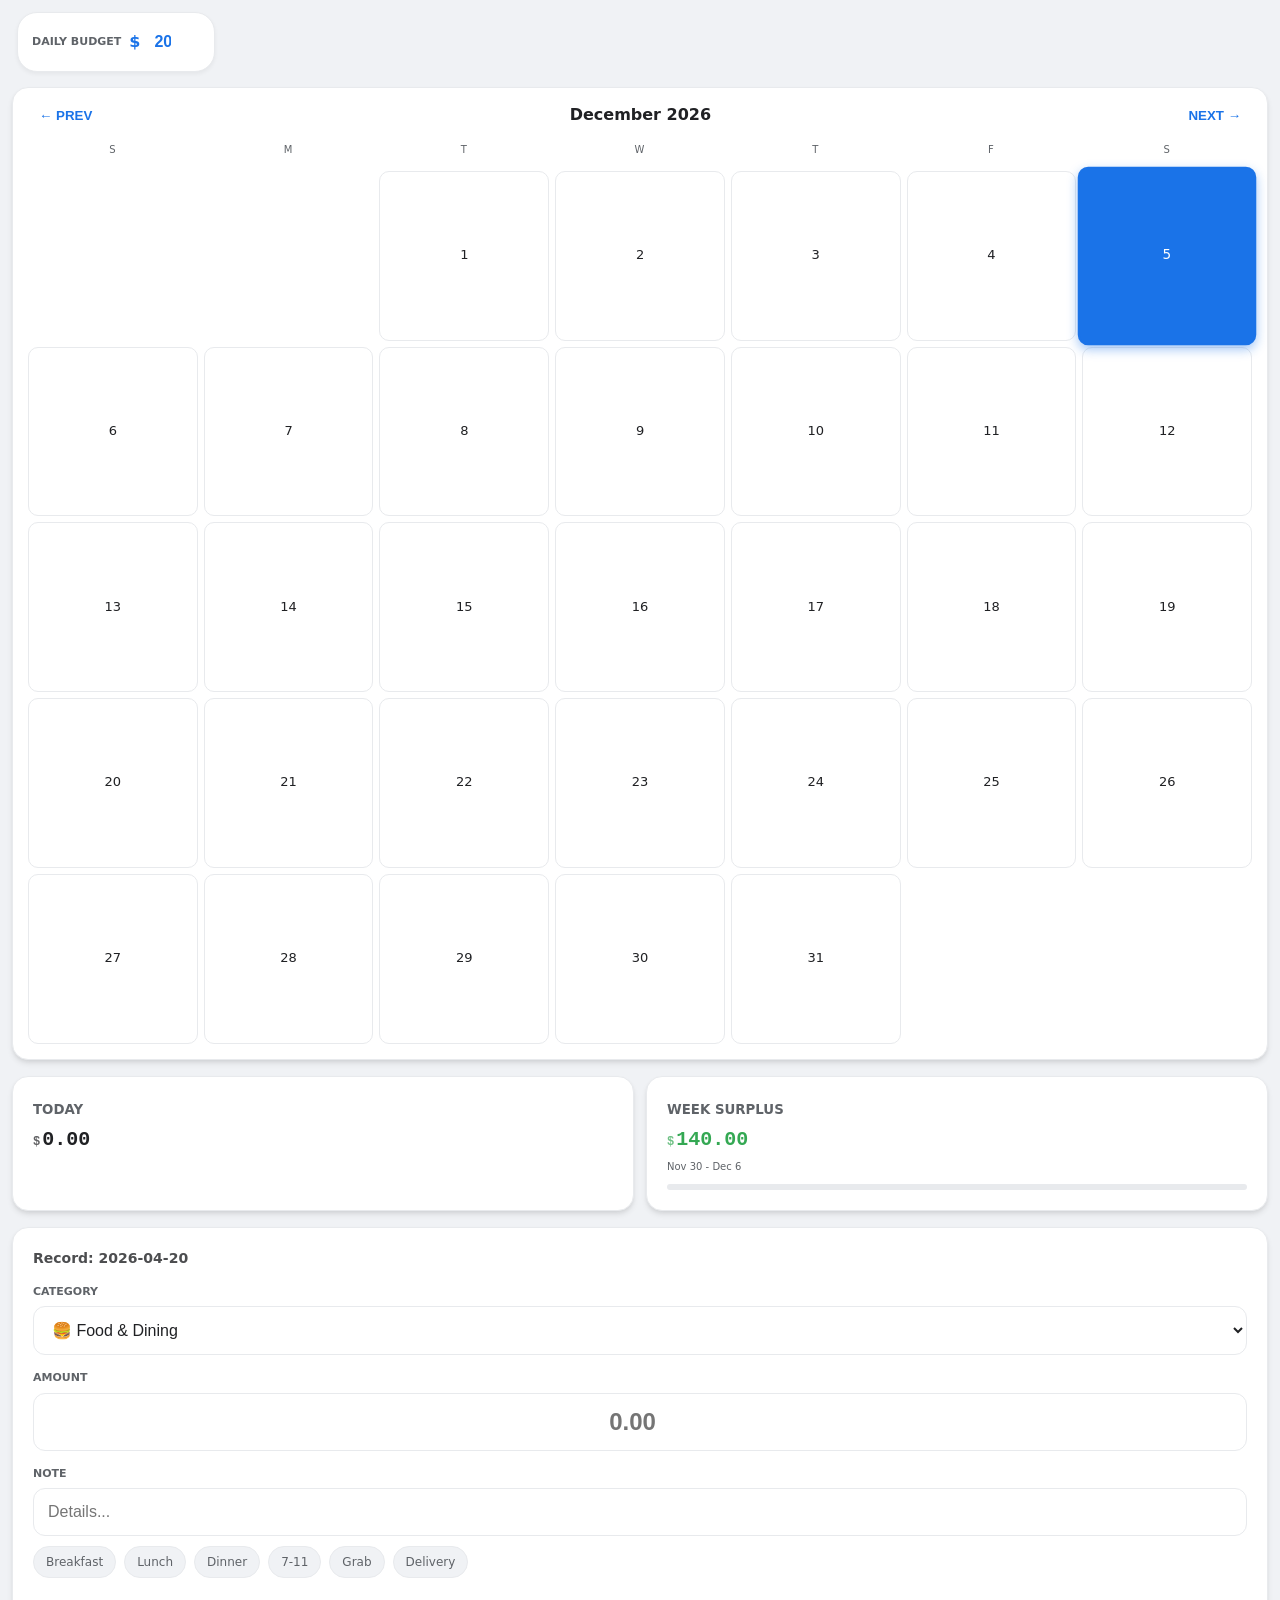
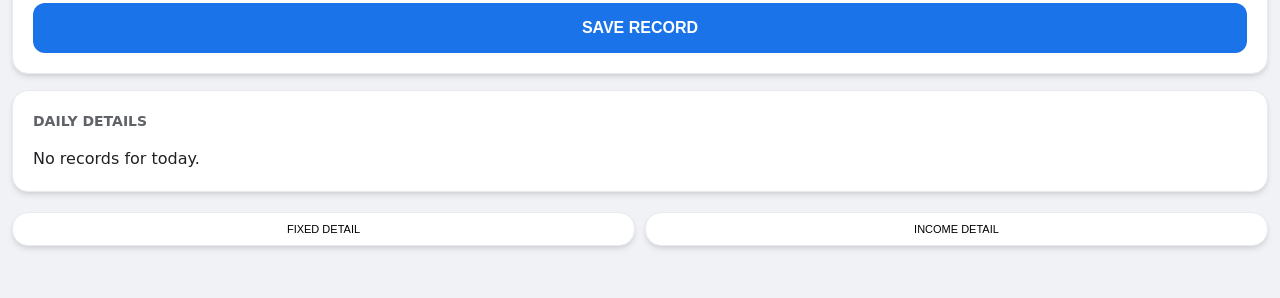
==== commit 39bfbf72: "Update Monthly Expenses.html" ====
--- a/Monthly Expenses.html
+++ b/Monthly Expenses.html
@@ -3,7 +3,7 @@
 <head>
     <meta charset="UTF-8">
     <meta name="viewport" content="width=device-width, initial-scale=1.0, maximum-scale=1.0, user-scalable=no">
-    <title>Smart Budget Pro V9.1</title>
+    <title>Smart Budget Pro V9.2</title>
     <style>
         :root { 
             --primary: #1a73e8; --success: #34a853; --warning: #fbbc04; --danger: #ea4335;
@@ -14,8 +14,8 @@
             :root { --bg: #121212; --card-bg: #1e1e1e; --text: #e8eaed; --text-light: #9aa0a6; --border: #3c4043; }
         }
 
-        body { font-family: 'Segoe UI', system-ui, -apple-system, sans-serif; background: var(--bg); margin: 0; padding: 12px; color: var(--text); line-height: 1.5; transition: all 0.3s ease; }
-        .card { background: var(--card-bg); border-radius: 16px; padding: 20px; margin-bottom: 16px; box-shadow: var(--shadow); border: 1px solid var(--border); }
+        body { font-family: 'Segoe UI', system-ui, -apple-system, sans-serif; background: var(--bg); margin: 0; padding: 12px; color: var(--text); line-height: 1.5; }
+        .card { background: var(--card-bg); border-radius: 16px; padding: 20px; margin-bottom: 16px; box-shadow: var(--shadow); border: 1px solid var(--border); box-sizing: border-box; }
         
         .mono { font-family: 'SFMono-Regular', Consolas, 'Liberation Mono', Menlo, monospace; font-variant-numeric: tabular-nums; }
         .currency { font-size: 0.6em; margin-right: 2px; vertical-align: baseline; opacity: 0.7; }
@@ -41,23 +41,17 @@
         .progress-container { height: 6px; background: var(--border); border-radius: 3px; margin-top: 10px; overflow: hidden; }
         .progress-bar { height: 100%; width: 0%; transition: width 0.5s ease; }
 
-        .input-group { margin-bottom: 15px; }
+        .input-group { margin-bottom: 15px; width: 100%; box-sizing: border-box; }
         .input-group label { display: block; font-size: 11px; font-weight: 700; color: var(--text-light); margin-bottom: 6px; text-transform: uppercase; }
-        input, select { width: 100%; padding: 14px; border: 1px solid var(--border); border-radius: 12px; font-size: 16px; background: var(--card-bg); color: var(--text); outline: none; }
+        input, select { width: 100%; padding: 14px; border: 1px solid var(--border); border-radius: 12px; font-size: 16px; background: var(--card-bg); color: var(--text); outline: none; box-sizing: border-box; }
         
         .quick-tags { display: flex; gap: 8px; flex-wrap: wrap; margin-top: 10px; }
         .tag { padding: 6px 12px; background: var(--bg); border: 1px solid var(--border); border-radius: 16px; font-size: 12px; cursor: pointer; color: var(--text-light); transition: 0.2s; }
         .tag:active { background: var(--primary); color: white; transform: scale(0.95); }
 
         .list-item { display: flex; justify-content: space-between; align-items: center; padding: 14px 0; border-bottom: 1px solid var(--border); }
-        .empty-state { text-align: center; padding: 30px 0; color: var(--text-light); font-style: italic; font-size: 14px; }
         .btn-main { width: 100%; padding: 16px; background: var(--primary); color: white; border: none; border-radius: 12px; font-weight: 700; font-size: 16px; cursor: pointer; margin-top: 10px; }
         .del-btn { color: var(--danger); opacity: 0.3; padding: 10px; border: none; background: none; font-size: 18px; }
-
-        .ratio-bar-wrap { margin-bottom: 20px; }
-        .ratio-label { display: flex; justify-content: space-between; font-size: 12px; margin-bottom: 5px; font-weight: bold; }
-        .ratio-bar { height: 12px; background: var(--border); border-radius: 6px; overflow: hidden; display: flex; }
-        .ratio-fill { height: 100%; }
 
         #modal { display: none; position: fixed; inset: 0; background: rgba(0,0,0,0.6); z-index: 1000; backdrop-filter: blur(4px); }
         .modal-content { background: var(--card-bg); margin: 15% auto; width: 88%; padding: 24px; border-radius: 20px; max-height: 75vh; overflow-y: auto; }
@@ -82,15 +76,6 @@
     <div class="calendar-grid" id="calendar"></div>
 </div>
 
-<button class="card" style="width:100%; display:flex; border:none; margin-bottom:12px; cursor:pointer;" onclick="showModal('fixed')">
-    <div style="flex:1; text-align:left;"><small style="color:var(--text-light); font-weight:700;">FIXED EXPENSES</small></div>
-    <div class="mono" id="fixedTotalBtn" style="color:var(--primary); font-weight:bold;"><span class="currency">$</span>0.00</div>
-</button>
-<button class="card" style="width:100%; display:flex; border:none; margin-bottom:16px; cursor:pointer;" onclick="showModal('income')">
-    <div style="flex:1; text-align:left;"><small style="color:var(--text-light); font-weight:700;">TOTAL INCOME</small></div>
-    <div class="mono" id="incomeTotalBtn" style="color:var(--success); font-weight:bold;"><span class="currency">$</span>0.00</div>
-</button>
-
 <div class="summary-grid">
     <div class="card" style="margin-bottom:0;">
         <small style="color:var(--text-light); font-weight:bold;">TODAY</small>
@@ -108,7 +93,7 @@
     <h4 id="inputTitle" style="margin:0 0 15px 0; font-size:14px; opacity:0.8;">Record: 2026-04-20</h4>
     <div class="input-group">
         <label>Category</label>
-        <select id="cat">
+        <select id="cat" onchange="updateQuickTags()">
             <option value="food">🍔 Food & Dining</option>
             <option value="transport">🚕 Transport</option>
             <option value="grocery">🛒 Grocery (7D Spread)</option>
@@ -124,14 +109,8 @@
     <div class="input-group">
         <label>Note</label>
         <input type="text" id="desc" placeholder="Details...">
-        <div class="quick-tags">
-            <div class="tag" onclick="quickFill('Lunch')">Lunch</div>
-            <div class="tag" onclick="quickFill('Dinner')">Dinner</div>
-            <div class="tag" onclick="quickFill('7-11')">7-11</div>
-            <div class="tag" onclick="quickFill('Grab')">Grab</div>
-            <div class="tag" onclick="quickFill('Bolt')">Bolt</div>
-            <div class="tag" onclick="quickFill('Taxi')">Taxi</div>
-        </div>
+        <div class="quick-tags" id="tagContainer">
+            </div>
     </div>
     <button class="btn-main" onclick="addEntry()">SAVE RECORD</button>
 </div>
@@ -141,10 +120,15 @@
     <div id="dayList"></div>
 </div>
 
+<div style="display:flex; gap:10px; margin: 20px 0 40px 0;">
+    <button onclick="showModal('fixed')" class="card" style="flex:1; padding:10px; font-size:11px; margin:0; cursor:pointer; text-align:center;">FIXED DETAIL</button>
+    <button onclick="showModal('income')" class="card" style="flex:1; padding:10px; font-size:11px; margin:0; cursor:pointer; text-align:center;">INCOME DETAIL</button>
+</div>
+
 <div id="modal" onclick="closeModal()">
     <div class="modal-content" onclick="event.stopPropagation()">
         <h3 id="modalTitle" style="margin-top:0;">Analysis</h3>
-        <div id="ratioArea" class="ratio-bar-wrap"></div>
+        <div id="ratioArea" style="margin-bottom:20px;"></div>
         <div id="modalList"></div>
         <button class="btn-main" onclick="closeModal()" style="background:var(--bg); color:var(--text); margin-top:20px;">CLOSE</button>
     </div>
@@ -155,12 +139,34 @@
     let viewDate = new Date();
     let selectedDate = new Date().toISOString().split('T')[0];
 
+    const tagMap = {
+        food: ['Breakfast', 'Lunch', 'Dinner', '7-11', 'Grab', 'Delivery'],
+        transport: ['BTS', 'MRT', 'Grab', 'Bus', 'Bolt', 'Taxi'],
+        fixed: ['Rent', 'Electricity', 'Internet', 'Subscriptions', 'Donations'],
+        income: ['BB', 'YC'],
+        grocery: ['Market', 'BigC', 'Lotus', 'Makro'],
+        other: ['Shopping', 'Laundry', 'Travel']
+    };
+
     function init() {
         document.getElementById('dailyLimitInput').value = db.dailyLimit || 20;
+        updateQuickTags();
         renderCalendar();
         updateDisplay();
         updateMonthTotals();
     }
+
+    function updateQuickTags() {
+        const cat = document.getElementById('cat').value;
+        const container = document.getElementById('tagContainer');
+        container.innerHTML = '';
+        const tags = tagMap[cat] || [];
+        tags.forEach(tag => {
+            container.innerHTML += `<div class="tag" onclick="quickFill('${tag}')">${tag}</div>`;
+        });
+    }
+
+    function quickFill(text) { document.getElementById('desc').value = text; }
 
     function getDaySpent(dateStr) {
         let total = 0;
@@ -202,7 +208,6 @@
     }
 
     function selectDate(d) { selectedDate = d; document.getElementById('inputTitle').innerText = `Record: ${d}`; renderCalendar(); updateDisplay(); }
-    function quickFill(text) { document.getElementById('desc').value = text; }
 
     function addEntry() {
         const amt = parseFloat(document.getElementById('amt').value);
@@ -224,7 +229,7 @@
         const list = document.getElementById('dayList'); list.innerHTML = '';
         const dayEntries = db.entries.filter(e => e.date === selectedDate);
         if(dayEntries.length === 0) {
-            list.innerHTML = `<div class="empty-state">No expenses today. You're doing great! ☕</div>`;
+            list.innerHTML = `<div class="empty-state">No records for today.</div>`;
         } else {
             dayEntries.forEach(e => {
                 list.innerHTML += `<div class="list-item">
@@ -260,18 +265,7 @@
         bar.style.background = pct > 90 ? 'var(--danger)' : (pct > 70 ? 'var(--warning)' : 'var(--success)');
     }
 
-    function updateMonthTotals() {
-        const prefix = `${viewDate.getFullYear()}-${String(viewDate.getMonth()+1).padStart(2,'0')}`;
-        let fTotal = 0, iTotal = 0;
-        db.entries.forEach(e => {
-            if(e.date.startsWith(prefix)) {
-                if(e.cat === 'fixed') fTotal += e.amt;
-                if(e.cat === 'income') iTotal += e.amt;
-            }
-        });
-        document.getElementById('fixedTotalBtn').innerHTML = `<span class="currency">$</span>${fTotal.toFixed(2)}`;
-        document.getElementById('incomeTotalBtn').innerHTML = `<span class="currency">$</span>${iTotal.toFixed(2)}`;
-    }
+    function updateMonthTotals() {} // Keeping helper functions simple
 
     function showModal(type) {
         const list = document.getElementById('modalList'); list.innerHTML = '';
@@ -286,19 +280,17 @@
         });
         if(type === 'fixed' && iTotal > 0) {
             const pct = ((fTotal / iTotal) * 100).toFixed(1);
-            ratioArea.innerHTML = `
-                <div class="ratio-label"><span>Fixed Expense / Income</span><span>${pct}%</span></div>
-                <div class="ratio-bar"><div class="ratio-fill" style="width:${pct}%; background:var(--primary)"></div></div>`;
+            ratioArea.innerHTML = `<div style="display:flex; justify-content:space-between; font-size:12px; font-weight:bold; margin-bottom:5px;"><span>Fixed / Income Ratio</span><span>${pct}%</span></div><div style="height:8px; background:var(--border); border-radius:4px; overflow:hidden;"><div style="height:100%; width:${pct}%; background:var(--primary)"></div></div>`;
         }
         document.getElementById('modalTitle').innerText = type === 'fixed' ? 'Monthly Fixed' : 'Monthly Income';
         db.entries.filter(e => e.cat === type && e.date.startsWith(prefix)).forEach(e => {
-            list.innerHTML += `<div class="list-item"><span>Day ${e.date.split('-')[2]}: ${e.desc}</span><strong class="mono">$${e.amt.toFixed(2)}</strong></div>`;
+            list.innerHTML += `<div class="list-item"><span>${e.date.split('-')[2]}: ${e.desc}</span><strong class="mono">$${e.amt.toFixed(2)}</strong></div>`;
         });
         document.getElementById('modal').style.display = 'block';
     }
 
     function closeModal() { document.getElementById('modal').style.display = 'none'; }
-    function changeMonth(s) { viewDate.setMonth(viewDate.getMonth() + s); renderCalendar(); updateMonthTotals(); }
+    function changeMonth(s) { viewDate.setMonth(viewDate.getMonth() + s); renderCalendar(); }
     function updateLimit() { db.dailyLimit = parseFloat(document.getElementById('dailyLimitInput').value) || 20; calculateWeeklySurplus(); renderCalendar(); }
     
     init();
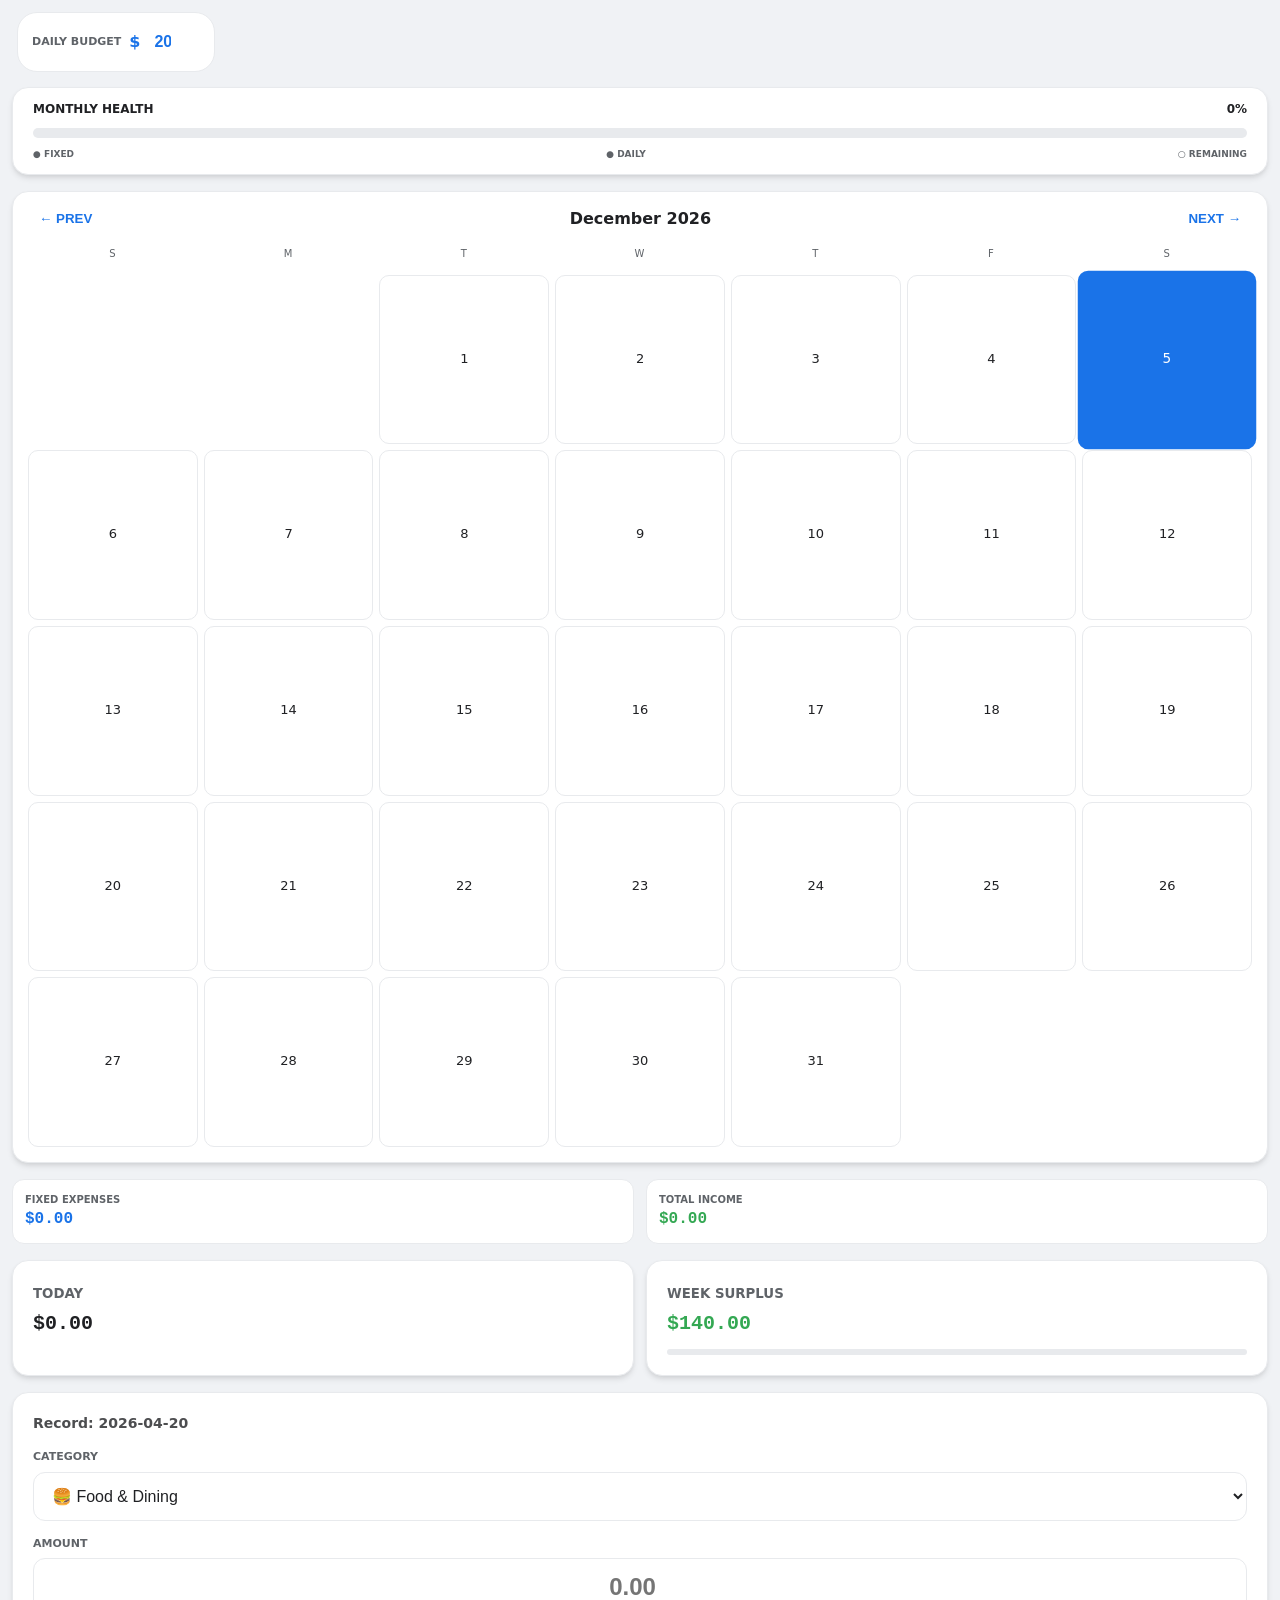
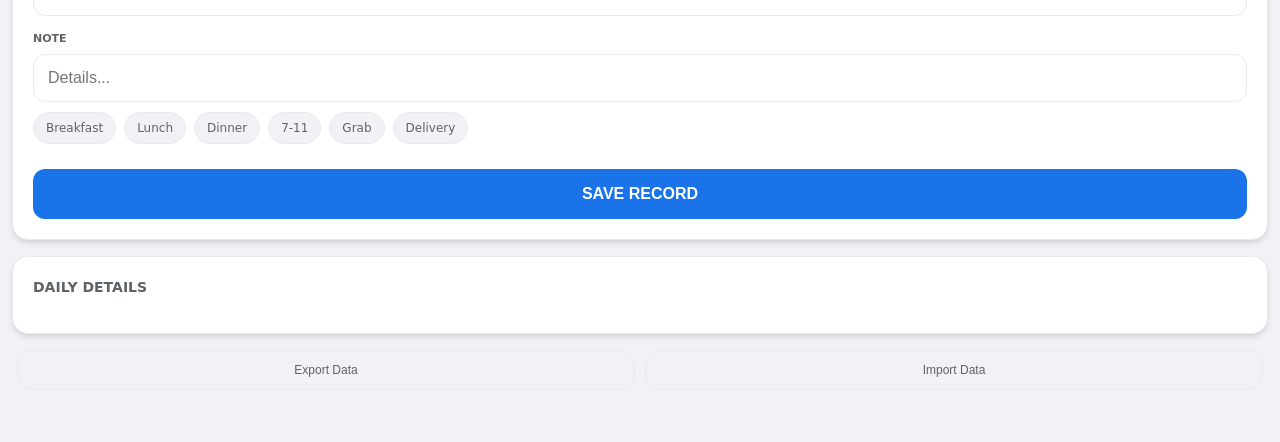
==== commit 0621f0c3: "Update Monthly Expenses.html" ====
--- a/Monthly Expenses.html
+++ b/Monthly Expenses.html
@@ -3,7 +3,7 @@
 <head>
     <meta charset="UTF-8">
     <meta name="viewport" content="width=device-width, initial-scale=1.0, maximum-scale=1.0, user-scalable=no">
-    <title>Smart Budget Pro V9.2</title>
+    <title>Smart Budget Pro V9.6</title>
     <style>
         :root { 
             --primary: #1a73e8; --success: #34a853; --warning: #fbbc04; --danger: #ea4335;
@@ -18,43 +18,52 @@
         .card { background: var(--card-bg); border-radius: 16px; padding: 20px; margin-bottom: 16px; box-shadow: var(--shadow); border: 1px solid var(--border); box-sizing: border-box; }
         
         .mono { font-family: 'SFMono-Regular', Consolas, 'Liberation Mono', Menlo, monospace; font-variant-numeric: tabular-nums; }
-        .currency { font-size: 0.6em; margin-right: 2px; vertical-align: baseline; opacity: 0.7; }
-
+        
+        /* Header & Limit */
         .header-row { display: flex; justify-content: space-between; align-items: center; margin-bottom: 15px; padding: 0 5px; }
-        .limit-input-wrap { display: flex; align-items: center; background: var(--card-bg); padding: 6px 14px; border-radius: 20px; border: 1px solid var(--border); box-shadow: 0 2px 4px rgba(0,0,0,0.05); }
+        .limit-input-wrap { display: flex; align-items: center; background: var(--card-bg); padding: 6px 14px; border-radius: 20px; border: 1px solid var(--border); }
         .limit-input-wrap input { border: none; background: transparent; width: 60px; font-weight: bold; color: var(--primary); font-size: 16px; outline: none; text-align: center; }
 
+        /* Top Health Bar */
+        .health-card { padding: 12px 20px; margin-bottom: 16px; }
+        .ratio-bar { height: 10px; background: var(--border); border-radius: 5px; overflow: hidden; display: flex; margin: 10px 0; }
+        .ratio-fill { height: 100%; transition: width 0.5s ease; }
+
+        /* Calendar */
         .calendar-grid { display: grid; grid-template-columns: repeat(7, 1fr); gap: 6px; }
         .day-header { font-size: 10px; text-transform: uppercase; letter-spacing: 1px; text-align: center; color: var(--text-light); padding-bottom: 8px; }
         .day { aspect-ratio: 1; border-radius: 10px; border: 1px solid var(--border); display: flex; flex-direction: column; align-items: center; justify-content: center; font-size: 13px; cursor: pointer; position: relative; transition: 0.2s; }
-        .day.today { border: 2px solid var(--primary); animation: pulse 2s infinite ease-in-out; }
-        .day.selected { background: var(--primary) !important; color: white !important; transform: scale(1.05); z-index: 2; box-shadow: 0 4px 10px rgba(26,115,232,0.4); }
+        .day.today { border: 2px solid var(--primary); }
+        .day.selected { background: var(--primary) !important; color: white !important; transform: scale(1.05); z-index: 2; }
         .day-amt { font-size: 9px; margin-top: 2px; font-weight: 500; }
-        .dot { width: 4px; height: 4px; border-radius: 50%; margin-top: 2px; }
         .spread-dot { width: 4px; height: 4px; border-radius: 50%; background: var(--primary); position: absolute; top: 4px; right: 4px; }
-        
-        @keyframes pulse { 0% { box-shadow: 0 0 0 0 rgba(26,115,232,0.4); } 70% { box-shadow: 0 0 0 6px rgba(26,115,232,0); } 100% { box-shadow: 0 0 0 0 rgba(26,115,232,0); } }
-
+
+        /* Split Action Buttons */
+        .btn-row { display: flex; gap: 12px; margin-bottom: 16px; width: 100%; box-sizing: border-box; }
+        .action-btn { flex: 1; display: flex; flex-direction: column; align-items: flex-start; padding: 12px; background: var(--card-bg); border-radius: 12px; border: 1px solid var(--border); cursor: pointer; box-sizing: border-box; }
+
+        /* Metrics */
         .summary-grid { display: grid; grid-template-columns: 1fr 1fr; gap: 12px; margin-bottom: 16px; }
         .sum-val { font-size: 20px; font-weight: 700; margin-top: 4px; display: block; }
-        .date-range { font-size: 10px; color: var(--text-light); display: block; margin-top: 4px; }
         .progress-container { height: 6px; background: var(--border); border-radius: 3px; margin-top: 10px; overflow: hidden; }
         .progress-bar { height: 100%; width: 0%; transition: width 0.5s ease; }
 
+        /* Input Form */
         .input-group { margin-bottom: 15px; width: 100%; box-sizing: border-box; }
         .input-group label { display: block; font-size: 11px; font-weight: 700; color: var(--text-light); margin-bottom: 6px; text-transform: uppercase; }
         input, select { width: 100%; padding: 14px; border: 1px solid var(--border); border-radius: 12px; font-size: 16px; background: var(--card-bg); color: var(--text); outline: none; box-sizing: border-box; }
         
         .quick-tags { display: flex; gap: 8px; flex-wrap: wrap; margin-top: 10px; }
-        .tag { padding: 6px 12px; background: var(--bg); border: 1px solid var(--border); border-radius: 16px; font-size: 12px; cursor: pointer; color: var(--text-light); transition: 0.2s; }
-        .tag:active { background: var(--primary); color: white; transform: scale(0.95); }
-
+        .tag { padding: 6px 12px; background: var(--bg); border: 1px solid var(--border); border-radius: 16px; font-size: 12px; cursor: pointer; color: var(--text-light); }
+
+        /* List Styling */
+        .cat-sum-item { display: inline-block; padding: 2px 8px; background: var(--bg); border-radius: 6px; font-size: 11px; margin-right: 6px; margin-bottom: 10px; color: var(--text-light); border: 1px solid var(--border); }
         .list-item { display: flex; justify-content: space-between; align-items: center; padding: 14px 0; border-bottom: 1px solid var(--border); }
         .btn-main { width: 100%; padding: 16px; background: var(--primary); color: white; border: none; border-radius: 12px; font-weight: 700; font-size: 16px; cursor: pointer; margin-top: 10px; }
         .del-btn { color: var(--danger); opacity: 0.3; padding: 10px; border: none; background: none; font-size: 18px; }
 
         #modal { display: none; position: fixed; inset: 0; background: rgba(0,0,0,0.6); z-index: 1000; backdrop-filter: blur(4px); }
-        .modal-content { background: var(--card-bg); margin: 15% auto; width: 88%; padding: 24px; border-radius: 20px; max-height: 75vh; overflow-y: auto; }
+        .modal-content { background: var(--card-bg); margin: 15% auto; width: 88%; padding: 24px; border-radius: 20px; max-height: 75vh; overflow-y: auto; box-sizing: border-box; }
     </style>
 </head>
 <body>
@@ -67,6 +76,20 @@
     </div>
 </div>
 
+<div class="card health-card">
+    <div style="display:flex; justify-content:space-between; font-size:12px; font-weight:bold;">
+        <span>MONTHLY HEALTH</span>
+        <span id="healthPct">0%</span>
+    </div>
+    <div class="ratio-bar">
+        <div id="fixedBar" class="ratio-fill" style="background:var(--primary);"></div>
+        <div id="dailyBar" class="ratio-fill" style="background:var(--warning);"></div>
+    </div>
+    <div style="display:flex; justify-content:space-between; font-size:9px; color:var(--text-light); font-weight:bold;">
+        <span>● FIXED</span><span>● DAILY</span><span>○ REMAINING</span>
+    </div>
+</div>
+
 <div class="card" style="padding: 15px;">
     <div class="header-row" style="margin-bottom: 15px;">
         <button onclick="changeMonth(-1)" style="border:none; background:none; color:var(--primary); font-weight:bold;">← PREV</button>
@@ -76,15 +99,25 @@
     <div class="calendar-grid" id="calendar"></div>
 </div>
 
+<div class="btn-row">
+    <div class="action-btn" onclick="showModal('fixed')">
+        <small style="font-weight:700; color:var(--text-light); font-size:10px;">FIXED EXPENSES</small>
+        <div class="mono" id="fixedTotalBtn" style="color:var(--primary); font-weight:bold; font-size:16px;">$0.00</div>
+    </div>
+    <div class="action-btn" onclick="showModal('income')">
+        <small style="font-weight:700; color:var(--text-light); font-size:10px;">TOTAL INCOME</small>
+        <div class="mono" id="incomeTotalBtn" style="color:var(--success); font-weight:bold; font-size:16px;">$0.00</div>
+    </div>
+</div>
+
 <div class="summary-grid">
     <div class="card" style="margin-bottom:0;">
         <small style="color:var(--text-light); font-weight:bold;">TODAY</small>
-        <span id="dayTotal" class="sum-val mono"><span class="currency">$</span>0.00</span>
+        <span id="dayTotal" class="sum-val mono">$0.00</span>
     </div>
     <div class="card" style="margin-bottom:0; position:relative; overflow:hidden;">
         <small style="color:var(--text-light); font-weight:bold;">WEEK SURPLUS</small>
-        <span id="weekSurplus" class="sum-val mono" style="color:var(--success);"><span class="currency">$</span>0.00</span>
-        <span id="weekDates" class="date-range">...</span>
+        <span id="weekSurplus" class="sum-val mono" style="color:var(--success);">$0.00</span>
         <div class="progress-container"><div id="weekProgress" class="progress-bar"></div></div>
     </div>
 </div>
@@ -109,26 +142,26 @@
     <div class="input-group">
         <label>Note</label>
         <input type="text" id="desc" placeholder="Details...">
-        <div class="quick-tags" id="tagContainer">
-            </div>
+        <div class="quick-tags" id="tagContainer"></div>
     </div>
     <button class="btn-main" onclick="addEntry()">SAVE RECORD</button>
 </div>
 
 <div class="card">
     <h4 style="margin:0 0 15px 0; font-size:14px; color:var(--text-light);">DAILY DETAILS</h4>
+    <div id="daySumArea"></div>
     <div id="dayList"></div>
 </div>
 
-<div style="display:flex; gap:10px; margin: 20px 0 40px 0;">
-    <button onclick="showModal('fixed')" class="card" style="flex:1; padding:10px; font-size:11px; margin:0; cursor:pointer; text-align:center;">FIXED DETAIL</button>
-    <button onclick="showModal('income')" class="card" style="flex:1; padding:10px; font-size:11px; margin:0; cursor:pointer; text-align:center;">INCOME DETAIL</button>
+<div style="display:flex; gap:10px; margin-bottom: 40px; padding: 0 5px;">
+    <button class="tag" style="flex:1; padding:12px;" onclick="exportData()">Export Data</button>
+    <button class="tag" style="flex:1; padding:12px;" onclick="document.getElementById('importFile').click()">Import Data</button>
+    <input type="file" id="importFile" style="display:none" onchange="importData(event)">
 </div>
 
 <div id="modal" onclick="closeModal()">
     <div class="modal-content" onclick="event.stopPropagation()">
-        <h3 id="modalTitle" style="margin-top:0;">Analysis</h3>
-        <div id="ratioArea" style="margin-bottom:20px;"></div>
+        <h3 id="modalTitle" style="margin-top:0;">Details</h3>
         <div id="modalList"></div>
         <button class="btn-main" onclick="closeModal()" style="background:var(--bg); color:var(--text); margin-top:20px;">CLOSE</button>
     </div>
@@ -145,23 +178,21 @@
         fixed: ['Rent', 'Electricity', 'Internet', 'Subscriptions', 'Donations'],
         income: ['BB', 'YC'],
         grocery: ['Market', 'BigC', 'Lotus', 'Makro'],
-        other: ['Shopping', 'Laundry', 'Travel']
+        other: ['Shopping', 'Travel']
     };
 
     function init() {
-        document.getElementById('dailyLimitInput').value = db.dailyLimit || 20;
+        document.getElementById('dailyLimitInput').value = db.dailyLimit;
         updateQuickTags();
         renderCalendar();
         updateDisplay();
-        updateMonthTotals();
     }
 
     function updateQuickTags() {
         const cat = document.getElementById('cat').value;
         const container = document.getElementById('tagContainer');
         container.innerHTML = '';
-        const tags = tagMap[cat] || [];
-        tags.forEach(tag => {
+        (tagMap[cat] || []).forEach(tag => {
             container.innerHTML += `<div class="tag" onclick="quickFill('${tag}')">${tag}</div>`;
         });
     }
@@ -194,16 +225,8 @@
         for(let d=1; d<=lastDate; d++) {
             const dateStr = `${y}-${String(m+1).padStart(2,'0')}-${String(d).padStart(2,'0')}`;
             const spent = getDaySpent(dateStr);
-            const statusClass = spent > db.dailyLimit ? 'danger' : (spent > 0 ? 'success' : '');
             const hasSpread = db.entries.some(e => e.cat === 'grocery' && Math.ceil((new Date(dateStr) - new Date(e.date)) / 86400000) > 0 && Math.ceil((new Date(dateStr) - new Date(e.date)) / 86400000) < 7);
-            
-            cal.innerHTML += `
-                <div class="day ${dateStr===selectedDate?'selected':''} ${dateStr===todayStr?'today':''}" onclick="selectDate('${dateStr}')">
-                    ${d}
-                    <div class="day-amt mono" style="color:${dateStr===selectedDate?'white': (spent > db.dailyLimit ? 'var(--danger)' : 'var(--text-light)')}">${spent>0?Math.round(spent):''}</div>
-                    ${hasSpread ? '<div class="spread-dot"></div>' : ''}
-                    ${spent > 0 ? `<div class="dot" style="background:var(--${statusClass})"></div>` : ''}
-                </div>`;
+            cal.innerHTML += `<div class="day ${dateStr===selectedDate?'selected':''} ${dateStr===todayStr?'today':''}" onclick="selectDate('${dateStr}')">${d}<div class="day-amt mono">${spent>0?Math.round(spent):''}</div>${hasSpread?'<div class="spread-dot"></div>':''}</div>`;
         }
     }
 
@@ -211,87 +234,91 @@
 
     function addEntry() {
         const amt = parseFloat(document.getElementById('amt').value);
-        if(!amt || amt <= 0) return;
+        if(!amt) return;
         db.entries.push({ id: Date.now(), date: selectedDate, cat: document.getElementById('cat').value, amt, desc: document.getElementById('desc').value || document.getElementById('cat').value });
         localStorage.setItem('budget_v9', JSON.stringify(db));
         document.getElementById('amt').value = ''; document.getElementById('desc').value = '';
-        document.activeElement.blur();
-        renderCalendar(); updateDisplay(); updateMonthTotals();
+        renderCalendar(); updateDisplay();
     }
 
     function deleteEntry(id) {
         db.entries = db.entries.filter(e => e.id !== id);
         localStorage.setItem('budget_v9', JSON.stringify(db));
-        renderCalendar(); updateDisplay(); updateMonthTotals();
+        renderCalendar(); updateDisplay();
     }
 
     function updateDisplay() {
+        const prefix = `${viewDate.getFullYear()}-${String(viewDate.getMonth()+1).padStart(2,'0')}`;
+        let income = 0, fixed = 0, daily = 0;
+        db.entries.forEach(e => {
+            if(e.date.startsWith(prefix)) {
+                if(e.cat === 'income') income += e.amt;
+                else if(e.cat === 'fixed') fixed += e.amt;
+                else daily += e.amt;
+            }
+        });
+
+        // Top Bar
+        const totalPct = income > 0 ? ((fixed + daily) / income * 100).toFixed(1) : 0;
+        document.getElementById('healthPct').innerText = totalPct + '%';
+        document.getElementById('fixedBar').style.width = income > 0 ? Math.min((fixed / income * 100), 100) + '%' : '0%';
+        document.getElementById('dailyBar').style.width = income > 0 ? Math.min((daily / income * 100), (100 - (fixed/income*100))) + '%' : '0%';
+        document.getElementById('fixedTotalBtn').innerText = `$${fixed.toFixed(2)}`;
+        document.getElementById('incomeTotalBtn').innerText = `$${income.toFixed(2)}`;
+
+        // List and Summary
         const list = document.getElementById('dayList'); list.innerHTML = '';
+        const sumArea = document.getElementById('daySumArea'); sumArea.innerHTML = '';
         const dayEntries = db.entries.filter(e => e.date === selectedDate);
-        if(dayEntries.length === 0) {
-            list.innerHTML = `<div class="empty-state">No records for today.</div>`;
-        } else {
-            dayEntries.forEach(e => {
-                list.innerHTML += `<div class="list-item">
-                    <div><div style="font-weight:bold; font-size:15px;">${e.desc}</div><small style="color:var(--text-light); text-transform:uppercase; font-size:10px;">${e.cat}</small></div>
-                    <div style="display:flex; align-items:center;"><span class="mono" style="font-weight:bold;">$${e.amt.toFixed(2)}</span><button class="del-btn" onclick="deleteEntry(${e.id})">×</button></div>
-                </div>`;
-            });
-        }
-        document.getElementById('dayTotal').innerHTML = `<span class="currency">$</span>${getDaySpent(selectedDate).toFixed(2)}`;
-        calculateWeeklySurplus();
-    }
-
-    function calculateWeeklySurplus() {
+        
+        let catSums = {};
+        dayEntries.forEach(e => {
+            catSums[e.cat] = (catSums[e.cat] || 0) + e.amt;
+            list.innerHTML += `<div class="list-item"><div><div style="font-weight:bold; font-size:15px;">${e.desc}</div><small style="color:var(--text-light); text-transform:uppercase; font-size:10px;">${e.cat}</small></div><div style="display:flex; align-items:center;"><span class="mono" style="font-weight:bold;">$${e.amt.toFixed(2)}</span><button class="del-btn" onclick="deleteEntry(${e.id})">×</button></div></div>`;
+        });
+        
+        Object.keys(catSums).forEach(c => {
+            sumArea.innerHTML += `<span class="cat-sum-item"><b>${c.toUpperCase()}:</b> $${catSums[c].toFixed(2)}</span>`;
+        });
+        
+        document.getElementById('dayTotal').innerText = `$${getDaySpent(selectedDate).toFixed(2)}`;
+        
+        // Week
         const curr = new Date(selectedDate);
-        const day = curr.getDay() || 7;
-        const mon = new Date(curr.setDate(curr.getDate() - day + 1));
-        const sun = new Date(new Date(mon).setDate(mon.getDate() + 6));
-        document.getElementById('weekDates').innerText = `${mon.toLocaleDateString('en-US', {month:'short', day:'numeric'})} - ${sun.toLocaleDateString('en-US', {month:'short', day:'numeric'})}`;
+        const mon = new Date(curr.setDate(curr.getDate() - (curr.getDay() || 7) + 1));
         let weekSpent = 0;
-        let tempDate = new Date(mon);
-        for(let i=0; i<7; i++) {
-            weekSpent += getDaySpent(tempDate.toISOString().split('T')[0]);
-            tempDate.setDate(tempDate.getDate() + 1);
-        }
+        for(let i=0; i<7; i++) { weekSpent += getDaySpent(new Date(mon).toISOString().split('T')[0]); mon.setDate(mon.getDate() + 1); }
         const limit = db.dailyLimit * 7;
-        const surplus = limit - weekSpent;
-        const pct = Math.min((weekSpent / limit) * 100, 100);
-        const el = document.getElementById('weekSurplus');
-        el.innerHTML = `<span class="currency">$</span>${surplus.toFixed(2)}`;
-        el.style.color = surplus < 0 ? 'var(--danger)' : 'var(--success)';
-        const bar = document.getElementById('weekProgress');
-        bar.style.width = pct + '%';
-        bar.style.background = pct > 90 ? 'var(--danger)' : (pct > 70 ? 'var(--warning)' : 'var(--success)');
-    }
-
-    function updateMonthTotals() {} // Keeping helper functions simple
+        document.getElementById('weekSurplus').innerText = `$${(limit - weekSpent).toFixed(2)}`;
+        document.getElementById('weekProgress').style.width = Math.min((weekSpent/limit)*100, 100) + '%';
+    }
+
+    function exportData() {
+        const blob = new Blob([JSON.stringify(db)], {type: 'application/json'});
+        const url = URL.createObjectURL(blob);
+        const a = document.createElement('a'); a.href = url; a.download = `budget_backup_${new Date().toISOString().split('T')[0]}.json`;
+        a.click();
+    }
+
+    function importData(e) {
+        const reader = new FileReader();
+        reader.onload = (event) => { db = JSON.parse(event.target.result); localStorage.setItem('budget_v9', JSON.stringify(db)); init(); };
+        reader.readAsText(e.target.files[0]);
+    }
 
     function showModal(type) {
         const list = document.getElementById('modalList'); list.innerHTML = '';
-        const ratioArea = document.getElementById('ratioArea'); ratioArea.innerHTML = '';
         const prefix = `${viewDate.getFullYear()}-${String(viewDate.getMonth()+1).padStart(2,'0')}`;
-        let iTotal = 0, fTotal = 0;
-        db.entries.forEach(e => {
-            if(e.date.startsWith(prefix)) {
-                if(e.cat === 'income') iTotal += e.amt;
-                if(e.cat === 'fixed') fTotal += e.amt;
-            }
-        });
-        if(type === 'fixed' && iTotal > 0) {
-            const pct = ((fTotal / iTotal) * 100).toFixed(1);
-            ratioArea.innerHTML = `<div style="display:flex; justify-content:space-between; font-size:12px; font-weight:bold; margin-bottom:5px;"><span>Fixed / Income Ratio</span><span>${pct}%</span></div><div style="height:8px; background:var(--border); border-radius:4px; overflow:hidden;"><div style="height:100%; width:${pct}%; background:var(--primary)"></div></div>`;
-        }
-        document.getElementById('modalTitle').innerText = type === 'fixed' ? 'Monthly Fixed' : 'Monthly Income';
-        db.entries.filter(e => e.cat === type && e.date.startsWith(prefix)).forEach(e => {
+        document.getElementById('modalTitle').innerText = type === 'fixed' ? 'Fixed Expenses' : 'Income Records';
+        db.entries.filter(e => e.cat === type && e.date.startsWith(prefix)).sort((a,b)=>b.date.localeCompare(a.date)).forEach(e => {
             list.innerHTML += `<div class="list-item"><span>${e.date.split('-')[2]}: ${e.desc}</span><strong class="mono">$${e.amt.toFixed(2)}</strong></div>`;
         });
         document.getElementById('modal').style.display = 'block';
     }
 
     function closeModal() { document.getElementById('modal').style.display = 'none'; }
-    function changeMonth(s) { viewDate.setMonth(viewDate.getMonth() + s); renderCalendar(); }
-    function updateLimit() { db.dailyLimit = parseFloat(document.getElementById('dailyLimitInput').value) || 20; calculateWeeklySurplus(); renderCalendar(); }
+    function changeMonth(s) { viewDate.setMonth(viewDate.getMonth() + s); renderCalendar(); updateDisplay(); }
+    function updateLimit() { db.dailyLimit = parseFloat(document.getElementById('dailyLimitInput').value) || 20; updateDisplay(); }
     
     init();
 </script>
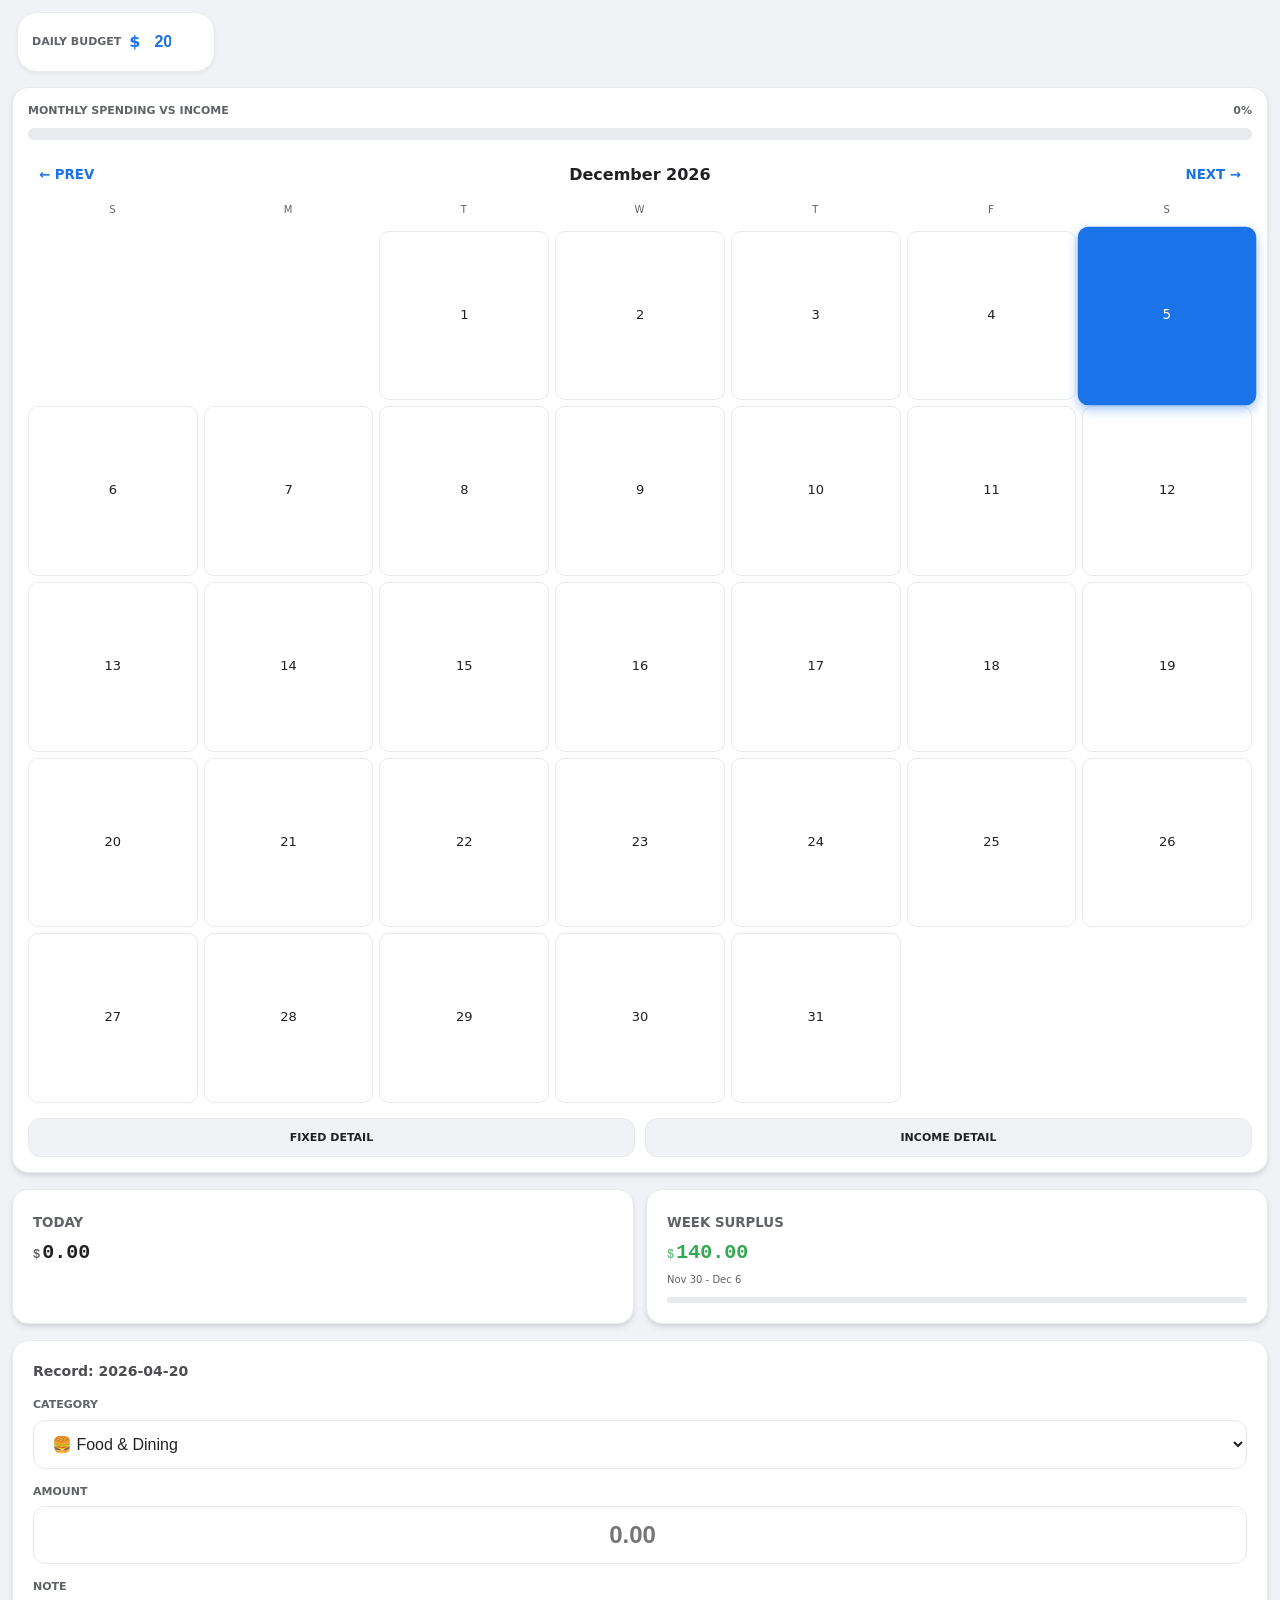
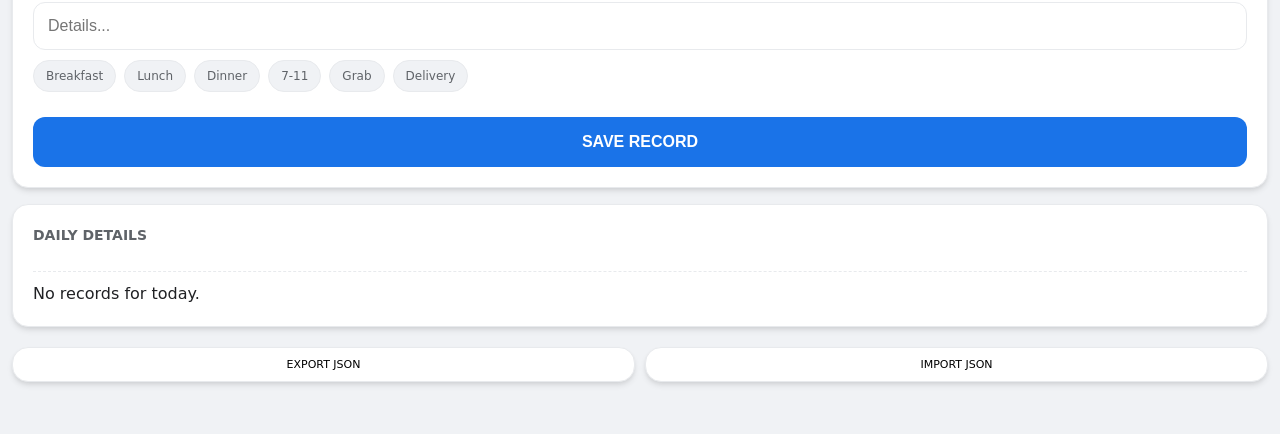
==== commit 2f5264c7: "Update Monthly Expenses.html" ====
--- a/Monthly Expenses.html
+++ b/Monthly Expenses.html
@@ -3,10 +3,11 @@
 <head>
     <meta charset="UTF-8">
     <meta name="viewport" content="width=device-width, initial-scale=1.0, maximum-scale=1.0, user-scalable=no">
-    <title>Smart Budget Pro V9.6</title>
+    <title>Smart Budget Pro V9.3</title>
     <style>
         :root { 
             --primary: #1a73e8; --success: #34a853; --warning: #fbbc04; --danger: #ea4335;
+            --food: #ff7043; --transport: #26c6da; --other: #7e57c2; --grocery: #9ccc65;
             --bg: #f0f2f5; --card-bg: #ffffff; --text: #202124; --text-light: #5f6368;
             --border: #e8eaed; --shadow: 0 4px 6px -1px rgba(0,0,0,0.1), 0 2px 4px -1px rgba(0,0,0,0.06);
         }
@@ -18,52 +19,54 @@
         .card { background: var(--card-bg); border-radius: 16px; padding: 20px; margin-bottom: 16px; box-shadow: var(--shadow); border: 1px solid var(--border); box-sizing: border-box; }
         
         .mono { font-family: 'SFMono-Regular', Consolas, 'Liberation Mono', Menlo, monospace; font-variant-numeric: tabular-nums; }
-        
-        /* Header & Limit */
+        .currency { font-size: 0.6em; margin-right: 2px; vertical-align: baseline; opacity: 0.7; }
+
         .header-row { display: flex; justify-content: space-between; align-items: center; margin-bottom: 15px; padding: 0 5px; }
-        .limit-input-wrap { display: flex; align-items: center; background: var(--card-bg); padding: 6px 14px; border-radius: 20px; border: 1px solid var(--border); }
+        .limit-input-wrap { display: flex; align-items: center; background: var(--card-bg); padding: 6px 14px; border-radius: 20px; border: 1px solid var(--border); box-shadow: 0 2px 4px rgba(0,0,0,0.05); }
         .limit-input-wrap input { border: none; background: transparent; width: 60px; font-weight: bold; color: var(--primary); font-size: 16px; outline: none; text-align: center; }
 
-        /* Top Health Bar */
-        .health-card { padding: 12px 20px; margin-bottom: 16px; }
-        .ratio-bar { height: 10px; background: var(--border); border-radius: 5px; overflow: hidden; display: flex; margin: 10px 0; }
-        .ratio-fill { height: 100%; transition: width 0.5s ease; }
-
-        /* Calendar */
+        /* Monthly Visualizer */
+        .viz-container { margin-bottom: 15px; }
+        .viz-bar { display: flex; height: 12px; background: var(--border); border-radius: 6px; overflow: hidden; margin-top: 8px; }
+        .viz-segment { height: 100%; transition: width 0.3s ease; }
+        .viz-legend { display: flex; flex-wrap: wrap; gap: 10px; margin-top: 8px; font-size: 10px; font-weight: bold; }
+        .legend-item { display: flex; align-items: center; gap: 4px; }
+        .dot-sm { width: 8px; height: 8px; border-radius: 50%; }
+
         .calendar-grid { display: grid; grid-template-columns: repeat(7, 1fr); gap: 6px; }
         .day-header { font-size: 10px; text-transform: uppercase; letter-spacing: 1px; text-align: center; color: var(--text-light); padding-bottom: 8px; }
         .day { aspect-ratio: 1; border-radius: 10px; border: 1px solid var(--border); display: flex; flex-direction: column; align-items: center; justify-content: center; font-size: 13px; cursor: pointer; position: relative; transition: 0.2s; }
-        .day.today { border: 2px solid var(--primary); }
-        .day.selected { background: var(--primary) !important; color: white !important; transform: scale(1.05); z-index: 2; }
+        .day.today { border: 2px solid var(--primary); animation: pulse 2s infinite ease-in-out; }
+        .day.selected { background: var(--primary) !important; color: white !important; transform: scale(1.05); z-index: 2; box-shadow: 0 4px 10px rgba(26,115,232,0.4); }
         .day-amt { font-size: 9px; margin-top: 2px; font-weight: 500; }
+        .dot { width: 4px; height: 4px; border-radius: 50%; margin-top: 2px; }
         .spread-dot { width: 4px; height: 4px; border-radius: 50%; background: var(--primary); position: absolute; top: 4px; right: 4px; }
-
-        /* Split Action Buttons */
-        .btn-row { display: flex; gap: 12px; margin-bottom: 16px; width: 100%; box-sizing: border-box; }
-        .action-btn { flex: 1; display: flex; flex-direction: column; align-items: flex-start; padding: 12px; background: var(--card-bg); border-radius: 12px; border: 1px solid var(--border); cursor: pointer; box-sizing: border-box; }
-
-        /* Metrics */
+        
+        @keyframes pulse { 0% { box-shadow: 0 0 0 0 rgba(26,115,232,0.4); } 70% { box-shadow: 0 0 0 6px rgba(26,115,232,0); } 100% { box-shadow: 0 0 0 0 rgba(26,115,232,0); } }
+
         .summary-grid { display: grid; grid-template-columns: 1fr 1fr; gap: 12px; margin-bottom: 16px; }
         .sum-val { font-size: 20px; font-weight: 700; margin-top: 4px; display: block; }
+        .date-range { font-size: 10px; color: var(--text-light); display: block; margin-top: 4px; }
         .progress-container { height: 6px; background: var(--border); border-radius: 3px; margin-top: 10px; overflow: hidden; }
         .progress-bar { height: 100%; width: 0%; transition: width 0.5s ease; }
 
-        /* Input Form */
         .input-group { margin-bottom: 15px; width: 100%; box-sizing: border-box; }
         .input-group label { display: block; font-size: 11px; font-weight: 700; color: var(--text-light); margin-bottom: 6px; text-transform: uppercase; }
         input, select { width: 100%; padding: 14px; border: 1px solid var(--border); border-radius: 12px; font-size: 16px; background: var(--card-bg); color: var(--text); outline: none; box-sizing: border-box; }
         
         .quick-tags { display: flex; gap: 8px; flex-wrap: wrap; margin-top: 10px; }
-        .tag { padding: 6px 12px; background: var(--bg); border: 1px solid var(--border); border-radius: 16px; font-size: 12px; cursor: pointer; color: var(--text-light); }
-
-        /* List Styling */
-        .cat-sum-item { display: inline-block; padding: 2px 8px; background: var(--bg); border-radius: 6px; font-size: 11px; margin-right: 6px; margin-bottom: 10px; color: var(--text-light); border: 1px solid var(--border); }
+        .tag { padding: 6px 12px; background: var(--bg); border: 1px solid var(--border); border-radius: 16px; font-size: 12px; cursor: pointer; color: var(--text-light); transition: 0.2s; }
+        .tag:active { background: var(--primary); color: white; transform: scale(0.95); }
+
         .list-item { display: flex; justify-content: space-between; align-items: center; padding: 14px 0; border-bottom: 1px solid var(--border); }
         .btn-main { width: 100%; padding: 16px; background: var(--primary); color: white; border: none; border-radius: 12px; font-weight: 700; font-size: 16px; cursor: pointer; margin-top: 10px; }
         .del-btn { color: var(--danger); opacity: 0.3; padding: 10px; border: none; background: none; font-size: 18px; }
 
         #modal { display: none; position: fixed; inset: 0; background: rgba(0,0,0,0.6); z-index: 1000; backdrop-filter: blur(4px); }
-        .modal-content { background: var(--card-bg); margin: 15% auto; width: 88%; padding: 24px; border-radius: 20px; max-height: 75vh; overflow-y: auto; box-sizing: border-box; }
+        .modal-content { background: var(--card-bg); margin: 15% auto; width: 88%; padding: 24px; border-radius: 20px; max-height: 75vh; overflow-y: auto; }
+        
+        .summary-box { display: flex; gap: 5px; flex-wrap: wrap; margin-bottom: 10px; padding-bottom: 10px; border-bottom: 1px dashed var(--border); }
+        .sum-tag { font-size: 10px; padding: 4px 8px; border-radius: 6px; font-weight: bold; color: white; }
     </style>
 </head>
 <body>
@@ -76,48 +79,38 @@
     </div>
 </div>
 
-<div class="card health-card">
-    <div style="display:flex; justify-content:space-between; font-size:12px; font-weight:bold;">
-        <span>MONTHLY HEALTH</span>
-        <span id="healthPct">0%</span>
-    </div>
-    <div class="ratio-bar">
-        <div id="fixedBar" class="ratio-fill" style="background:var(--primary);"></div>
-        <div id="dailyBar" class="ratio-fill" style="background:var(--warning);"></div>
-    </div>
-    <div style="display:flex; justify-content:space-between; font-size:9px; color:var(--text-light); font-weight:bold;">
-        <span>● FIXED</span><span>● DAILY</span><span>○ REMAINING</span>
-    </div>
-</div>
-
 <div class="card" style="padding: 15px;">
+    <div class="viz-container">
+        <div style="display:flex; justify-content:space-between; font-size:11px; font-weight:bold; color:var(--text-light);">
+            <span>MONTHLY SPENDING VS INCOME</span>
+            <span id="vizTotalPct">0%</span>
+        </div>
+        <div class="viz-bar" id="vizBar"></div>
+        <div class="viz-legend" id="vizLegend"></div>
+    </div>
+
     <div class="header-row" style="margin-bottom: 15px;">
-        <button onclick="changeMonth(-1)" style="border:none; background:none; color:var(--primary); font-weight:bold;">← PREV</button>
+        <button onclick="changeMonth(-1)" style="border:none; background:none; color:var(--primary); font-weight:bold; font-family:inherit;">← PREV</button>
         <h3 id="monthTitle" style="margin:0; font-size:16px;">April 2026</h3>
-        <button onclick="changeMonth(1)" style="border:none; background:none; color:var(--primary); font-weight:bold;">NEXT →</button>
+        <button onclick="changeMonth(1)" style="border:none; background:none; color:var(--primary); font-weight:bold; font-family:inherit;">NEXT →</button>
     </div>
     <div class="calendar-grid" id="calendar"></div>
-</div>
-
-<div class="btn-row">
-    <div class="action-btn" onclick="showModal('fixed')">
-        <small style="font-weight:700; color:var(--text-light); font-size:10px;">FIXED EXPENSES</small>
-        <div class="mono" id="fixedTotalBtn" style="color:var(--primary); font-weight:bold; font-size:16px;">$0.00</div>
-    </div>
-    <div class="action-btn" onclick="showModal('income')">
-        <small style="font-weight:700; color:var(--text-light); font-size:10px;">TOTAL INCOME</small>
-        <div class="mono" id="incomeTotalBtn" style="color:var(--success); font-weight:bold; font-size:16px;">$0.00</div>
+
+    <div style="display:flex; gap:10px; margin-top: 15px;">
+        <button onclick="showModal('fixed')" style="flex:1; padding:12px; font-size:11px; border-radius:12px; border:1px solid var(--border); background:var(--bg); color:var(--text); font-weight:bold; cursor:pointer; font-family:inherit;">FIXED DETAIL</button>
+        <button onclick="showModal('income')" style="flex:1; padding:12px; font-size:11px; border-radius:12px; border:1px solid var(--border); background:var(--bg); color:var(--text); font-weight:bold; cursor:pointer; font-family:inherit;">INCOME DETAIL</button>
     </div>
 </div>
 
 <div class="summary-grid">
     <div class="card" style="margin-bottom:0;">
         <small style="color:var(--text-light); font-weight:bold;">TODAY</small>
-        <span id="dayTotal" class="sum-val mono">$0.00</span>
+        <span id="dayTotal" class="sum-val mono"><span class="currency">$</span>0.00</span>
     </div>
     <div class="card" style="margin-bottom:0; position:relative; overflow:hidden;">
         <small style="color:var(--text-light); font-weight:bold;">WEEK SURPLUS</small>
-        <span id="weekSurplus" class="sum-val mono" style="color:var(--success);">$0.00</span>
+        <span id="weekSurplus" class="sum-val mono" style="color:var(--success);"><span class="currency">$</span>0.00</span>
+        <span id="weekDates" class="date-range">...</span>
         <div class="progress-container"><div id="weekProgress" class="progress-bar"></div></div>
     </div>
 </div>
@@ -142,28 +135,30 @@
     <div class="input-group">
         <label>Note</label>
         <input type="text" id="desc" placeholder="Details...">
-        <div class="quick-tags" id="tagContainer"></div>
+        <div class="quick-tags" id="tagContainer">
+            </div>
     </div>
     <button class="btn-main" onclick="addEntry()">SAVE RECORD</button>
 </div>
 
 <div class="card">
     <h4 style="margin:0 0 15px 0; font-size:14px; color:var(--text-light);">DAILY DETAILS</h4>
-    <div id="daySumArea"></div>
+    <div id="daySummary" class="summary-box"></div>
     <div id="dayList"></div>
 </div>
 
-<div style="display:flex; gap:10px; margin-bottom: 40px; padding: 0 5px;">
-    <button class="tag" style="flex:1; padding:12px;" onclick="exportData()">Export Data</button>
-    <button class="tag" style="flex:1; padding:12px;" onclick="document.getElementById('importFile').click()">Import Data</button>
+<div style="display:flex; gap:10px; margin: 20px 0 40px 0;">
+    <button onclick="exportData()" class="card" style="flex:1; padding:10px; font-size:11px; margin:0; cursor:pointer; text-align:center; font-family:inherit;">EXPORT JSON</button>
+    <button onclick="document.getElementById('importFile').click()" class="card" style="flex:1; padding:10px; font-size:11px; margin:0; cursor:pointer; text-align:center; font-family:inherit;">IMPORT JSON</button>
     <input type="file" id="importFile" style="display:none" onchange="importData(event)">
 </div>
 
 <div id="modal" onclick="closeModal()">
     <div class="modal-content" onclick="event.stopPropagation()">
-        <h3 id="modalTitle" style="margin-top:0;">Details</h3>
+        <h3 id="modalTitle" style="margin-top:0;">Analysis</h3>
+        <div id="ratioArea" style="margin-bottom:20px;"></div>
         <div id="modalList"></div>
-        <button class="btn-main" onclick="closeModal()" style="background:var(--bg); color:var(--text); margin-top:20px;">CLOSE</button>
+        <button class="btn-main" onclick="closeModal()" style="background:var(--bg); color:var(--text); margin-top:20px; font-family:inherit;">CLOSE</button>
     </div>
 </div>
 
@@ -174,25 +169,29 @@
 
     const tagMap = {
         food: ['Breakfast', 'Lunch', 'Dinner', '7-11', 'Grab', 'Delivery'],
-        transport: ['BTS', 'MRT', 'Grab', 'Bus', 'Bolt', 'Taxi'],
+        transport: ['MRT', 'BTS', 'Grab', 'Bolt', 'Bus', 'Taxi'],
         fixed: ['Rent', 'Electricity', 'Internet', 'Subscriptions', 'Donations'],
         income: ['BB', 'YC'],
-        grocery: ['Market', 'BigC', 'Lotus', 'Makro'],
+        grocery: ['BigC', 'Lotus', 'Makro', 'Market'],
         other: ['Shopping', 'Travel']
     };
 
+    const catColors = { food: 'var(--food)', transport: 'var(--transport)', grocery: 'var(--grocery)', fixed: 'var(--primary)', other: 'var(--other)' };
+
     function init() {
-        document.getElementById('dailyLimitInput').value = db.dailyLimit;
+        document.getElementById('dailyLimitInput').value = db.dailyLimit || 20;
         updateQuickTags();
         renderCalendar();
         updateDisplay();
+        updateMonthVisuals();
     }
 
     function updateQuickTags() {
         const cat = document.getElementById('cat').value;
         const container = document.getElementById('tagContainer');
         container.innerHTML = '';
-        (tagMap[cat] || []).forEach(tag => {
+        const tags = tagMap[cat] || [];
+        tags.forEach(tag => {
             container.innerHTML += `<div class="tag" onclick="quickFill('${tag}')">${tag}</div>`;
         });
     }
@@ -225,8 +224,16 @@
         for(let d=1; d<=lastDate; d++) {
             const dateStr = `${y}-${String(m+1).padStart(2,'0')}-${String(d).padStart(2,'0')}`;
             const spent = getDaySpent(dateStr);
+            const statusClass = spent > db.dailyLimit ? 'danger' : (spent > 0 ? 'success' : '');
             const hasSpread = db.entries.some(e => e.cat === 'grocery' && Math.ceil((new Date(dateStr) - new Date(e.date)) / 86400000) > 0 && Math.ceil((new Date(dateStr) - new Date(e.date)) / 86400000) < 7);
-            cal.innerHTML += `<div class="day ${dateStr===selectedDate?'selected':''} ${dateStr===todayStr?'today':''}" onclick="selectDate('${dateStr}')">${d}<div class="day-amt mono">${spent>0?Math.round(spent):''}</div>${hasSpread?'<div class="spread-dot"></div>':''}</div>`;
+            
+            cal.innerHTML += `
+                <div class="day ${dateStr===selectedDate?'selected':''} ${dateStr===todayStr?'today':''}" onclick="selectDate('${dateStr}')">
+                    ${d}
+                    <div class="day-amt mono" style="color:${dateStr===selectedDate?'white': (spent > db.dailyLimit ? 'var(--danger)' : 'var(--text-light)')}">${spent>0?Math.round(spent):''}</div>
+                    ${hasSpread ? '<div class="spread-dot"></div>' : ''}
+                    ${spent > 0 ? `<div class="dot" style="background:var(--${statusClass})"></div>` : ''}
+                </div>`;
         }
     }
 
@@ -234,91 +241,152 @@
 
     function addEntry() {
         const amt = parseFloat(document.getElementById('amt').value);
-        if(!amt) return;
+        if(!amt || amt <= 0) return;
         db.entries.push({ id: Date.now(), date: selectedDate, cat: document.getElementById('cat').value, amt, desc: document.getElementById('desc').value || document.getElementById('cat').value });
         localStorage.setItem('budget_v9', JSON.stringify(db));
         document.getElementById('amt').value = ''; document.getElementById('desc').value = '';
-        renderCalendar(); updateDisplay();
+        document.activeElement.blur();
+        renderCalendar(); updateDisplay(); updateMonthVisuals();
     }
 
     function deleteEntry(id) {
         db.entries = db.entries.filter(e => e.id !== id);
         localStorage.setItem('budget_v9', JSON.stringify(db));
-        renderCalendar(); updateDisplay();
+        renderCalendar(); updateDisplay(); updateMonthVisuals();
     }
 
     function updateDisplay() {
+        const list = document.getElementById('dayList'); list.innerHTML = '';
+        const sumBox = document.getElementById('daySummary'); sumBox.innerHTML = '';
+        const dayEntries = db.entries.filter(e => e.date === selectedDate);
+        
+        // Calculate Day Category Summary
+        let dayCats = {};
+        dayEntries.forEach(e => {
+            dayCats[e.cat] = (dayCats[e.cat] || 0) + e.amt;
+        });
+
+        Object.keys(dayCats).forEach(c => {
+            sumBox.innerHTML += `<div class="sum-tag" style="background:${catColors[c] || 'var(--text-light)'}">${c.toUpperCase()}: $${dayCats[c].toFixed(1)}</div>`;
+        });
+
+        if(dayEntries.length === 0) {
+            list.innerHTML = `<div class="empty-state">No records for today.</div>`;
+        } else {
+            dayEntries.forEach(e => {
+                list.innerHTML += `<div class="list-item">
+                    <div><div style="font-weight:bold; font-size:15px;">${e.desc}</div><small style="color:var(--text-light); text-transform:uppercase; font-size:10px;">${e.cat}</small></div>
+                    <div style="display:flex; align-items:center;"><span class="mono" style="font-weight:bold;">$${e.amt.toFixed(2)}</span><button class="del-btn" onclick="deleteEntry(${e.id})">×</button></div>
+                </div>`;
+            });
+        }
+        document.getElementById('dayTotal').innerHTML = `<span class="currency">$</span>${getDaySpent(selectedDate).toFixed(2)}`;
+        calculateWeeklySurplus();
+    }
+
+    function updateMonthVisuals() {
         const prefix = `${viewDate.getFullYear()}-${String(viewDate.getMonth()+1).padStart(2,'0')}`;
-        let income = 0, fixed = 0, daily = 0;
+        let income = 0;
+        let cats = { food:0, transport:0, grocery:0, fixed:0, other:0 };
+        
         db.entries.forEach(e => {
             if(e.date.startsWith(prefix)) {
                 if(e.cat === 'income') income += e.amt;
-                else if(e.cat === 'fixed') fixed += e.amt;
-                else daily += e.amt;
+                else if(cats.hasOwnProperty(e.cat)) cats[e.cat] += e.amt;
             }
         });
 
-        // Top Bar
-        const totalPct = income > 0 ? ((fixed + daily) / income * 100).toFixed(1) : 0;
-        document.getElementById('healthPct').innerText = totalPct + '%';
-        document.getElementById('fixedBar').style.width = income > 0 ? Math.min((fixed / income * 100), 100) + '%' : '0%';
-        document.getElementById('dailyBar').style.width = income > 0 ? Math.min((daily / income * 100), (100 - (fixed/income*100))) + '%' : '0%';
-        document.getElementById('fixedTotalBtn').innerText = `$${fixed.toFixed(2)}`;
-        document.getElementById('incomeTotalBtn').innerText = `$${income.toFixed(2)}`;
-
-        // List and Summary
-        const list = document.getElementById('dayList'); list.innerHTML = '';
-        const sumArea = document.getElementById('daySumArea'); sumArea.innerHTML = '';
-        const dayEntries = db.entries.filter(e => e.date === selectedDate);
-        
-        let catSums = {};
-        dayEntries.forEach(e => {
-            catSums[e.cat] = (catSums[e.cat] || 0) + e.amt;
-            list.innerHTML += `<div class="list-item"><div><div style="font-weight:bold; font-size:15px;">${e.desc}</div><small style="color:var(--text-light); text-transform:uppercase; font-size:10px;">${e.cat}</small></div><div style="display:flex; align-items:center;"><span class="mono" style="font-weight:bold;">$${e.amt.toFixed(2)}</span><button class="del-btn" onclick="deleteEntry(${e.id})">×</button></div></div>`;
-        });
-        
-        Object.keys(catSums).forEach(c => {
-            sumArea.innerHTML += `<span class="cat-sum-item"><b>${c.toUpperCase()}:</b> $${catSums[c].toFixed(2)}</span>`;
-        });
-        
-        document.getElementById('dayTotal').innerText = `$${getDaySpent(selectedDate).toFixed(2)}`;
-        
-        // Week
+        const totalExp = Object.values(cats).reduce((a, b) => a + b, 0);
+        const bar = document.getElementById('vizBar'); bar.innerHTML = '';
+        const legend = document.getElementById('vizLegend'); legend.innerHTML = '';
+        const vizPct = document.getElementById('vizTotalPct');
+        
+        vizPct.innerText = income > 0 ? Math.round((totalExp/income)*100) + '%' : '0%';
+
+        Object.keys(cats).forEach(c => {
+            if(cats[c] > 0) {
+                const p = income > 0 ? (cats[c]/income)*100 : 0;
+                bar.innerHTML += `<div class="viz-segment" style="width:${p}%; background:${catColors[c]}"></div>`;
+                legend.innerHTML += `<div class="legend-item"><div class="dot-sm" style="background:${catColors[c]}"></div>${c.toUpperCase()}</div>`;
+            }
+        });
+    }
+
+    function calculateWeeklySurplus() {
         const curr = new Date(selectedDate);
-        const mon = new Date(curr.setDate(curr.getDate() - (curr.getDay() || 7) + 1));
+        const day = curr.getDay() || 7;
+        const mon = new Date(curr.setDate(curr.getDate() - day + 1));
+        const sun = new Date(new Date(mon).setDate(mon.getDate() + 6));
+        document.getElementById('weekDates').innerText = `${mon.toLocaleDateString('en-US', {month:'short', day:'numeric'})} - ${sun.toLocaleDateString('en-US', {month:'short', day:'numeric'})}`;
         let weekSpent = 0;
-        for(let i=0; i<7; i++) { weekSpent += getDaySpent(new Date(mon).toISOString().split('T')[0]); mon.setDate(mon.getDate() + 1); }
+        let tempDate = new Date(mon);
+        for(let i=0; i<7; i++) {
+            weekSpent += getDaySpent(tempDate.toISOString().split('T')[0]);
+            tempDate.setDate(tempDate.getDate() + 1);
+        }
         const limit = db.dailyLimit * 7;
-        document.getElementById('weekSurplus').innerText = `$${(limit - weekSpent).toFixed(2)}`;
-        document.getElementById('weekProgress').style.width = Math.min((weekSpent/limit)*100, 100) + '%';
-    }
-
-    function exportData() {
-        const blob = new Blob([JSON.stringify(db)], {type: 'application/json'});
-        const url = URL.createObjectURL(blob);
-        const a = document.createElement('a'); a.href = url; a.download = `budget_backup_${new Date().toISOString().split('T')[0]}.json`;
-        a.click();
-    }
-
-    function importData(e) {
-        const reader = new FileReader();
-        reader.onload = (event) => { db = JSON.parse(event.target.result); localStorage.setItem('budget_v9', JSON.stringify(db)); init(); };
-        reader.readAsText(e.target.files[0]);
+        const surplus = limit - weekSpent;
+        const pct = Math.min((weekSpent / limit) * 100, 100);
+        const el = document.getElementById('weekSurplus');
+        el.innerHTML = `<span class="currency">$</span>${surplus.toFixed(2)}`;
+        el.style.color = surplus < 0 ? 'var(--danger)' : 'var(--success)';
+        const bar = document.getElementById('weekProgress');
+        bar.style.width = pct + '%';
+        bar.style.background = pct > 90 ? 'var(--danger)' : (pct > 70 ? 'var(--warning)' : 'var(--success)');
     }
 
     function showModal(type) {
         const list = document.getElementById('modalList'); list.innerHTML = '';
+        const ratioArea = document.getElementById('ratioArea'); ratioArea.innerHTML = '';
         const prefix = `${viewDate.getFullYear()}-${String(viewDate.getMonth()+1).padStart(2,'0')}`;
-        document.getElementById('modalTitle').innerText = type === 'fixed' ? 'Fixed Expenses' : 'Income Records';
-        db.entries.filter(e => e.cat === type && e.date.startsWith(prefix)).sort((a,b)=>b.date.localeCompare(a.date)).forEach(e => {
+        let iTotal = 0, fTotal = 0;
+        db.entries.forEach(e => {
+            if(e.date.startsWith(prefix)) {
+                if(e.cat === 'income') iTotal += e.amt;
+                if(e.cat === 'fixed') fTotal += e.amt;
+            }
+        });
+        if(type === 'fixed' && iTotal > 0) {
+            const pct = ((fTotal / iTotal) * 100).toFixed(1);
+            ratioArea.innerHTML = `<div style="display:flex; justify-content:space-between; font-size:12px; font-weight:bold; margin-bottom:5px;"><span>Fixed / Income Ratio</span><span>${pct}%</span></div><div style="height:8px; background:var(--border); border-radius:4px; overflow:hidden;"><div style="height:100%; width:${pct}%; background:var(--primary)"></div></div>`;
+        }
+        document.getElementById('modalTitle').innerText = type === 'fixed' ? 'Monthly Fixed' : 'Monthly Income';
+        db.entries.filter(e => e.cat === type && e.date.startsWith(prefix)).forEach(e => {
             list.innerHTML += `<div class="list-item"><span>${e.date.split('-')[2]}: ${e.desc}</span><strong class="mono">$${e.amt.toFixed(2)}</strong></div>`;
         });
         document.getElementById('modal').style.display = 'block';
     }
 
+    function exportData() {
+        const dataStr = "data:text/json;charset=utf-8," + encodeURIComponent(JSON.stringify(db));
+        const downloadAnchorNode = document.createElement('a');
+        downloadAnchorNode.setAttribute("href", dataStr);
+        downloadAnchorNode.setAttribute("download", "budget_data_" + new Date().toISOString().split('T')[0] + ".json");
+        document.body.appendChild(downloadAnchorNode);
+        downloadAnchorNode.click();
+        downloadAnchorNode.remove();
+    }
+
+    function importData(event) {
+        const file = event.target.files[0];
+        if (!file) return;
+        const reader = new FileReader();
+        reader.onload = function(e) {
+            try {
+                const imported = JSON.parse(e.target.result);
+                if (imported.entries) {
+                    db = imported;
+                    localStorage.setItem('budget_v9', JSON.stringify(db));
+                    location.reload();
+                }
+            } catch (err) { alert("Invalid JSON file"); }
+        };
+        reader.readAsText(file);
+    }
+
     function closeModal() { document.getElementById('modal').style.display = 'none'; }
-    function changeMonth(s) { viewDate.setMonth(viewDate.getMonth() + s); renderCalendar(); updateDisplay(); }
-    function updateLimit() { db.dailyLimit = parseFloat(document.getElementById('dailyLimitInput').value) || 20; updateDisplay(); }
+    function changeMonth(s) { viewDate.setMonth(viewDate.getMonth() + s); renderCalendar(); updateMonthVisuals(); }
+    function updateLimit() { db.dailyLimit = parseFloat(document.getElementById('dailyLimitInput').value) || 20; calculateWeeklySurplus(); renderCalendar(); }
     
     init();
 </script>
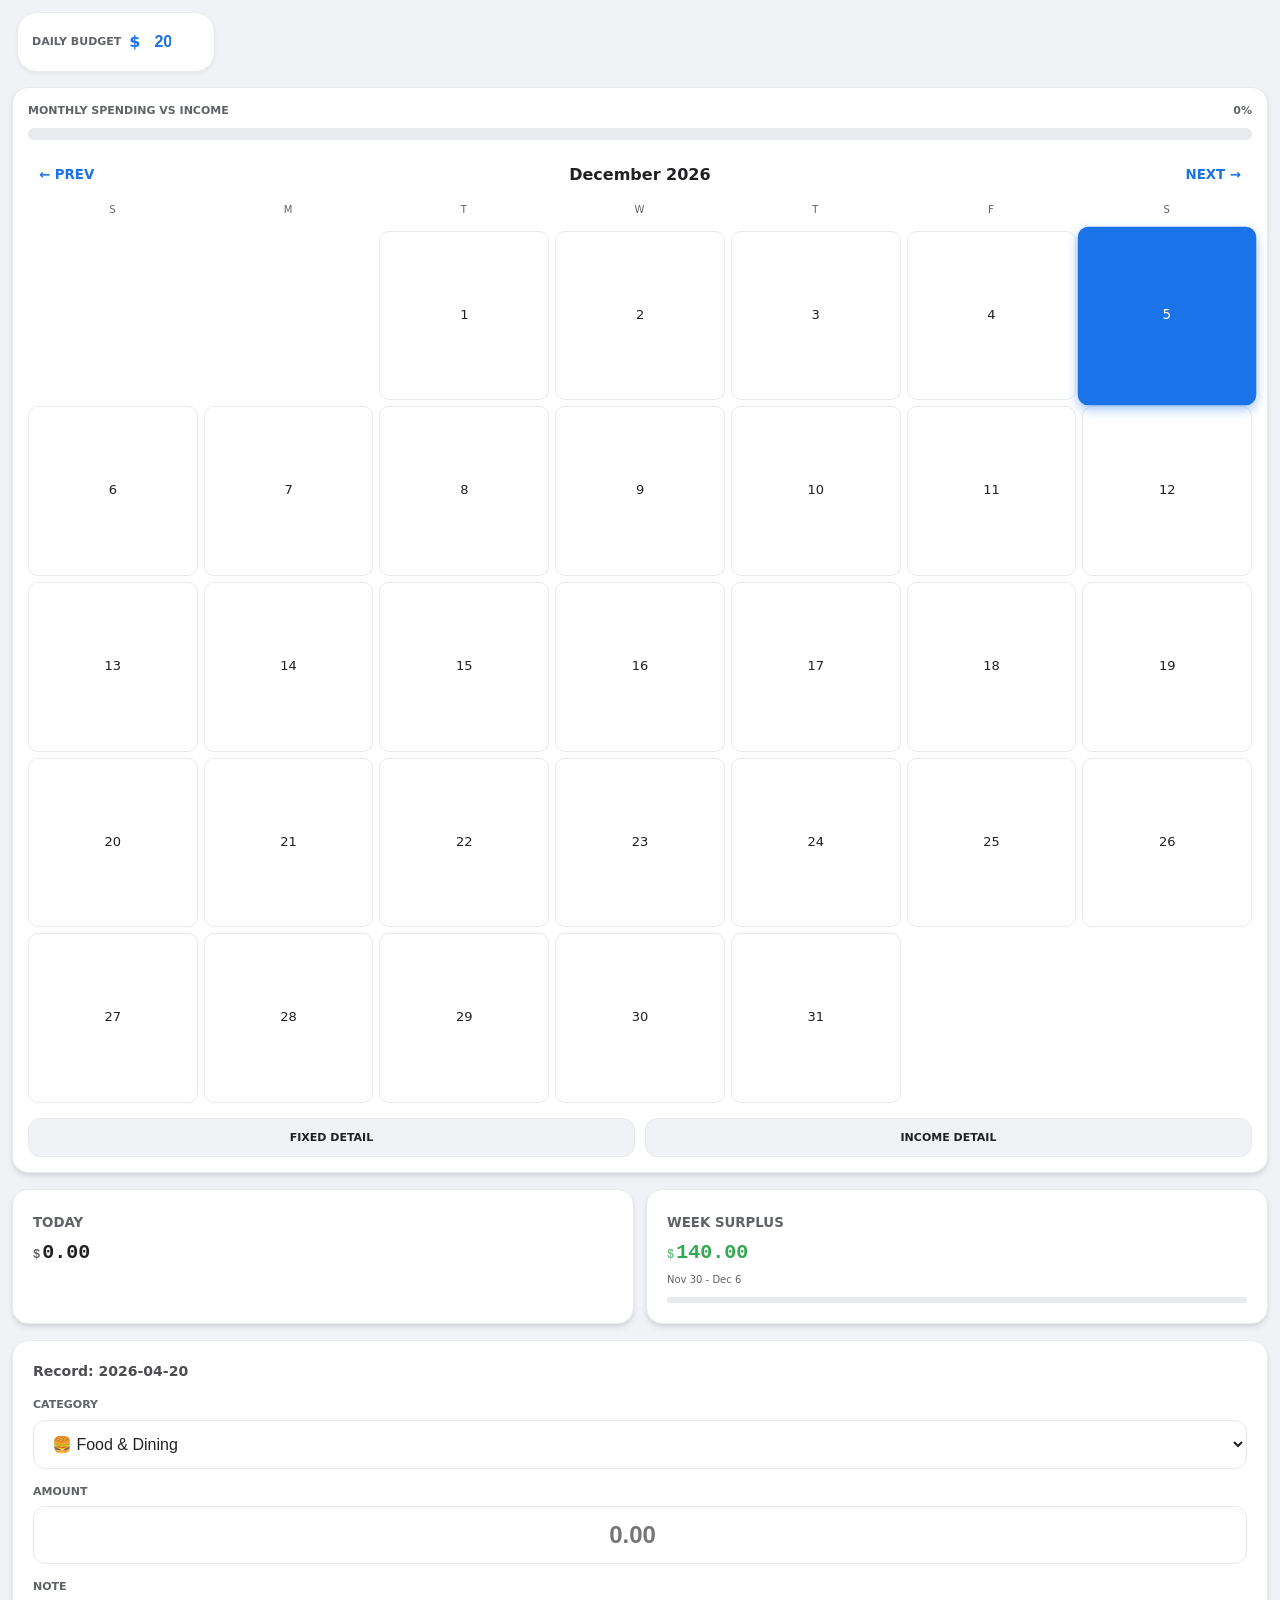
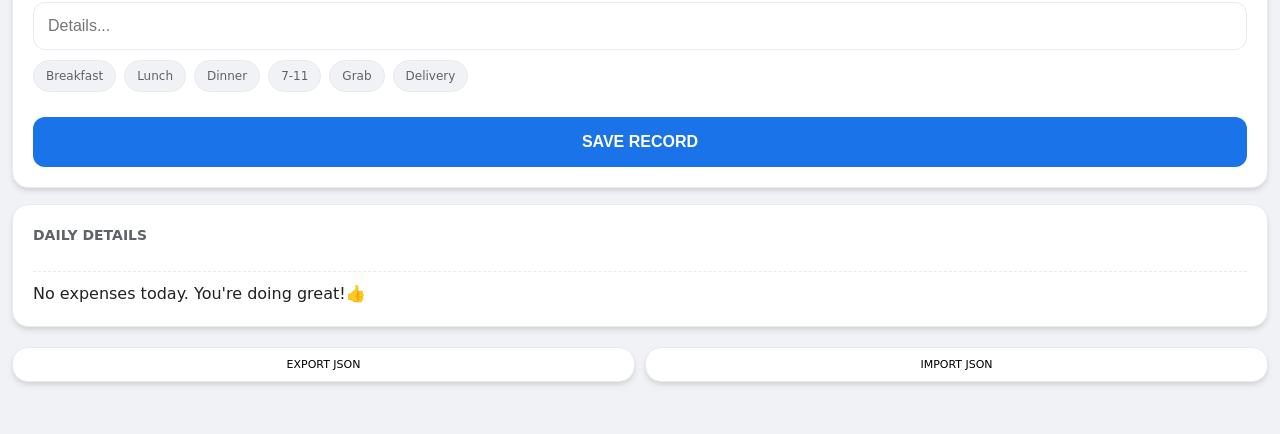
==== commit 00d52b2e: "Update Monthly Expenses.html" ====
--- a/Monthly Expenses.html
+++ b/Monthly Expenses.html
@@ -271,7 +271,7 @@
         });
 
         if(dayEntries.length === 0) {
-            list.innerHTML = `<div class="empty-state">No records for today.</div>`;
+            list.innerHTML = `<div class="empty-state">No expenses today. You're doing great!👍</div>`;
         } else {
             dayEntries.forEach(e => {
                 list.innerHTML += `<div class="list-item">
